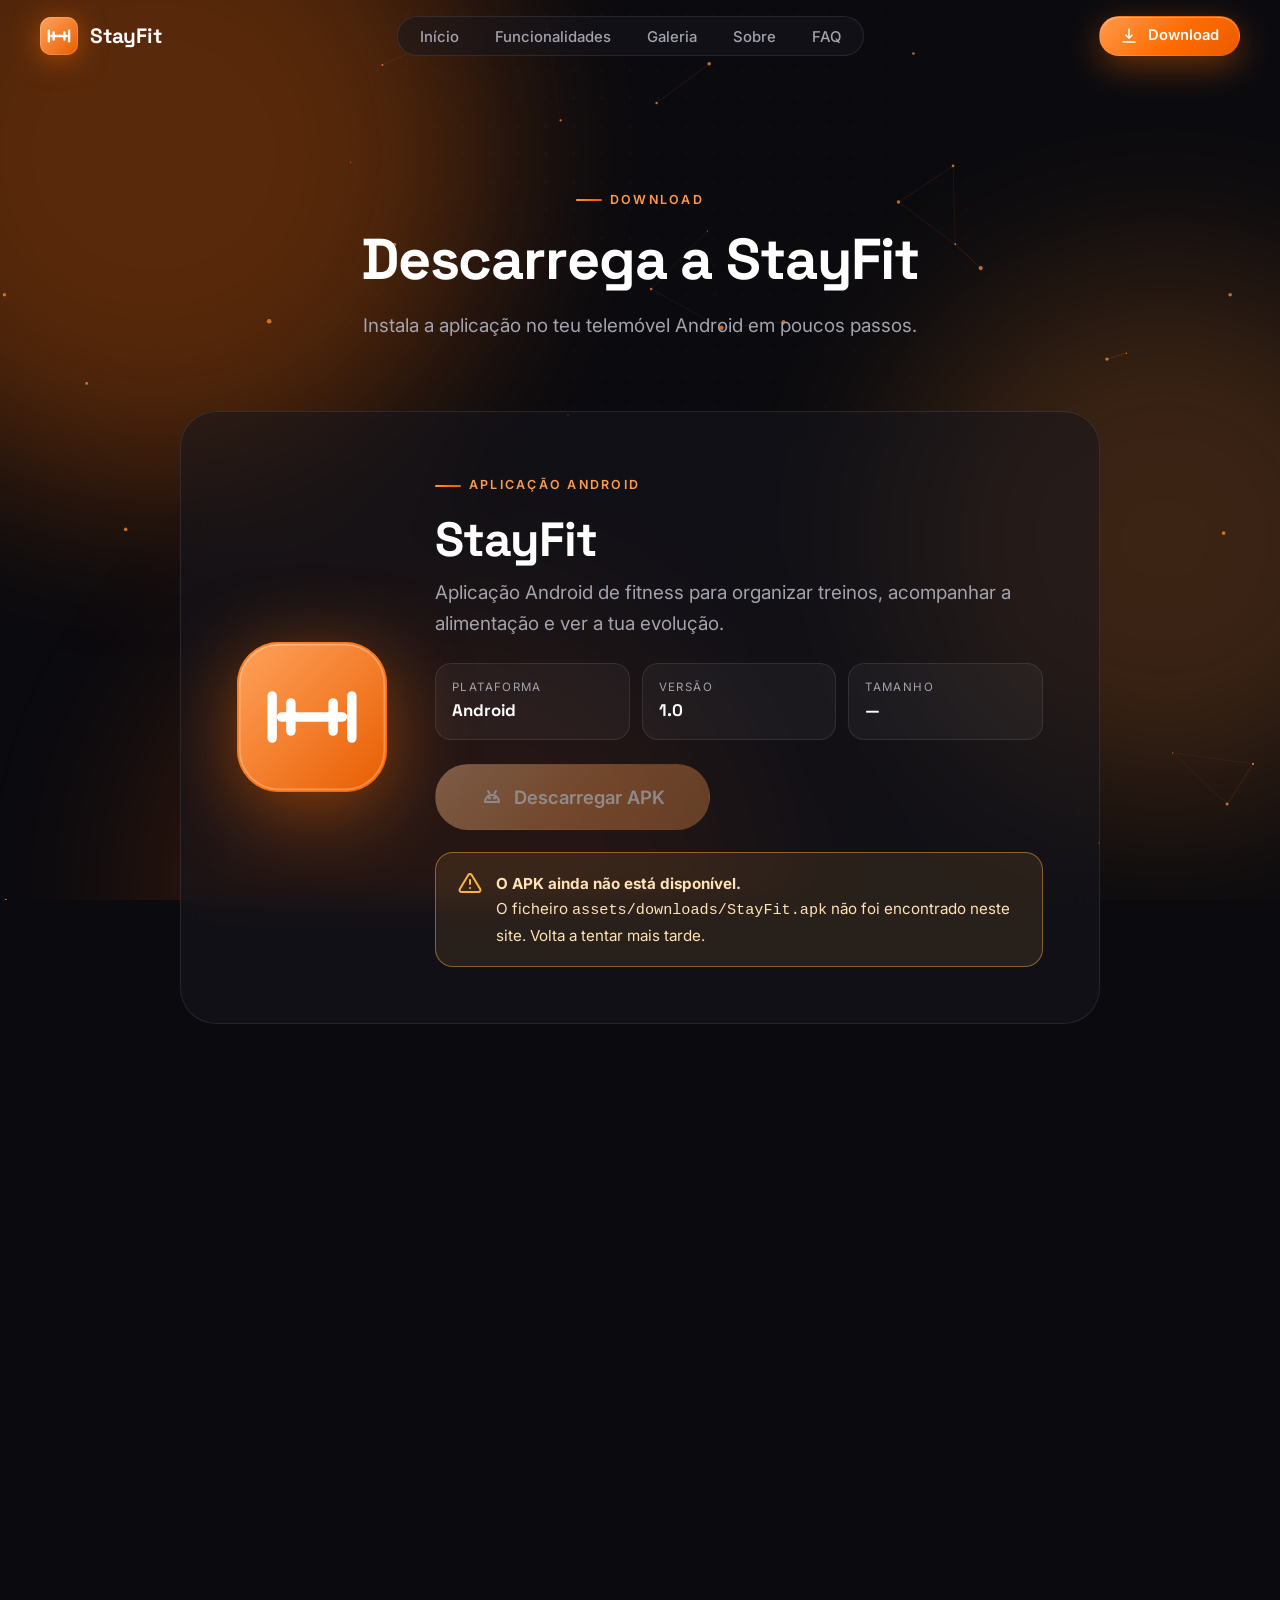
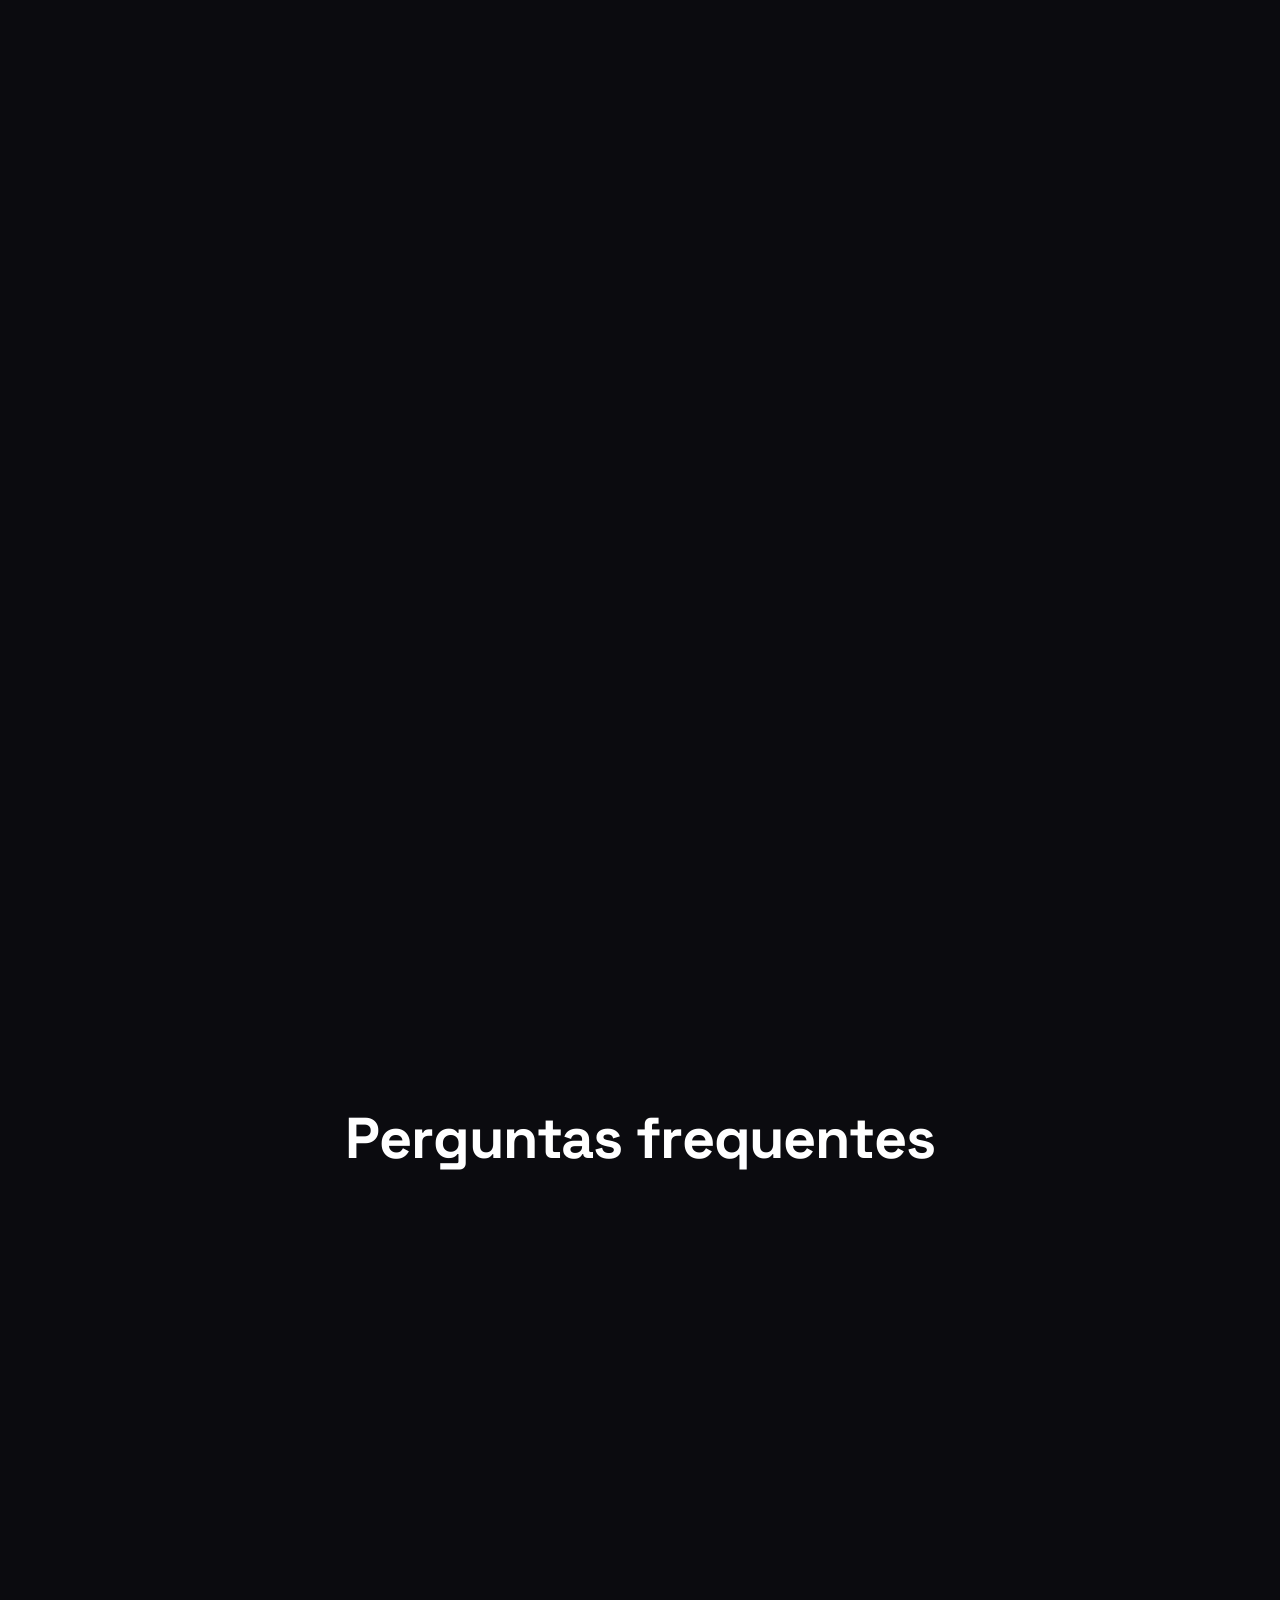
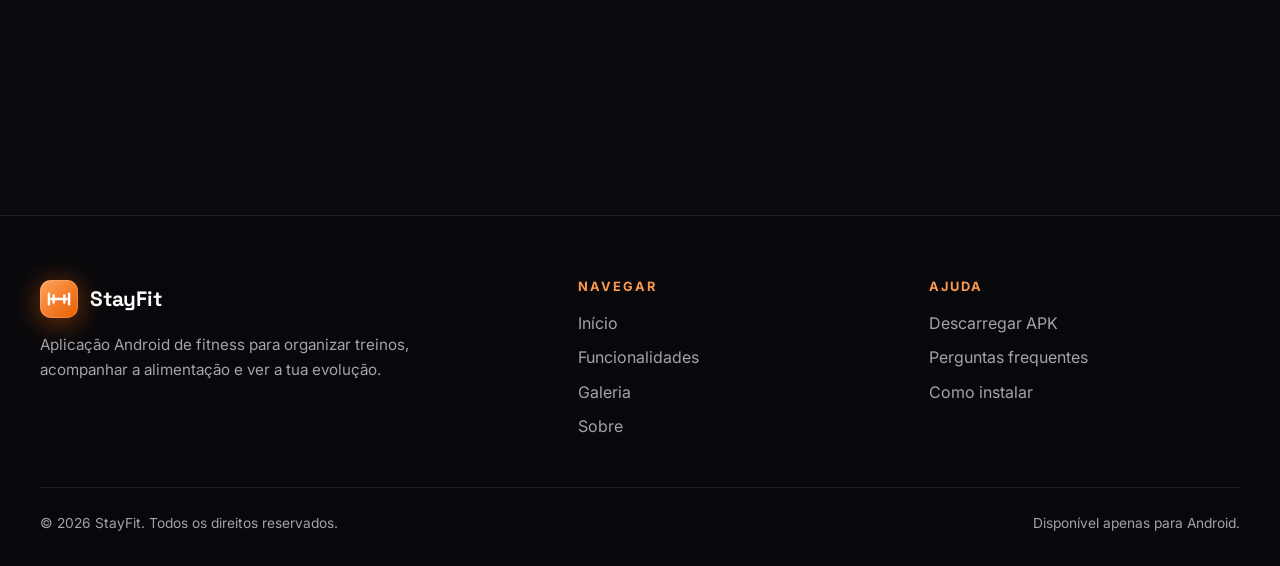
==== download.html @ f4aa79ad "Add files via upload" ====
<!DOCTYPE html>
<html lang="pt-PT">
<head>
<meta charset="utf-8">
<meta name="viewport" content="width=device-width, initial-scale=1, viewport-fit=cover">
<title>Descarregar StayFit para Android (APK)</title>
<meta name="description" content="Descarrega a StayFit para Android em ficheiro APK. Requisitos, versão e instruções de instalação passo a passo.">
<meta name="theme-color" content="#0B0B0F">
<meta name="color-scheme" content="dark">
<meta property="og:type" content="website">
<meta property="og:title" content="Descarregar StayFit para Android (APK)">
<meta property="og:description" content="Descarrega a StayFit para Android em ficheiro APK. Requisitos, versão e instruções de instalação passo a passo.">
<meta property="og:locale" content="pt_PT">
<meta name="twitter:card" content="summary">
<link rel="icon" href="assets/icons/favicon.svg" type="image/svg+xml">
<link rel="preconnect" href="https://fonts.googleapis.com">
<link rel="preconnect" href="https://fonts.gstatic.com" crossorigin>
<script>document.documentElement.classList.add("js")</script>
<link rel="stylesheet" href="css/style.css">
<link rel="stylesheet" href="css/animations.css">
<link rel="stylesheet" href="css/components.css">
<link rel="stylesheet" href="css/responsive.css">
</head>
<body data-page="download.html">
<a class="skip-link" href="#conteudo">Saltar para o conteúdo</a>
<svg width="0" height="0" style="position:absolute" aria-hidden="true" focusable="false"><defs><filter id="gooey-filter"><feColorMatrix in="SourceGraphic" type="matrix" values="1 0 0 0 0  0 1 0 0 0  0 0 1 0 0  0 0 0 255 -140"/></filter></defs></svg>
<div class="bg-fx" aria-hidden="true"><div class="blob b1"></div><div class="blob b2"></div><div class="blob b3"></div><div class="grid"></div><canvas id="particles"></canvas></div>
<header class="site-header">
  <div class="container nav">
    <a class="brand" href="index.html" aria-label="StayFit — página inicial"><svg viewBox="0 0 64 64" xmlns="http://www.w3.org/2000/svg" role="img" aria-label="Logótipo StayFit">
<defs><linearGradient id="lgh" x1="0" y1="0" x2="1" y2="1"><stop offset="0" stop-color="#FFA35C"/><stop offset="1" stop-color="#E85D00"/></linearGradient></defs>
<rect width="64" height="64" rx="18" fill="url(#lgh)"/>
<rect x="1" y="1" width="62" height="62" rx="17" fill="none" stroke="#fff" stroke-opacity=".28"/>
<g fill="none" stroke="#fff" stroke-width="4" stroke-linecap="round" stroke-linejoin="round">
<path d="M19 32h26"/><path d="M15 23v18"/><path d="M23 26v12"/><path d="M49 23v18"/><path d="M41 26v12"/></g></svg><span>StayFit</span></a>
    <nav aria-label="Principal">
      <ul class="nav-links" id="nav-menu">
        <li><a href="index.html">Início</a></li>
        <li><a href="funcionalidades.html">Funcionalidades</a></li>
        <li><a href="galeria.html">Galeria</a></li>
        <li><a href="sobre.html">Sobre</a></li>
        <li><a href="faq.html">FAQ</a></li>
        <li class="mobile-only"><a href="download.html">Descarregar para Android</a></li>
      </ul>
    </nav>
    <div class="nav-cta">
      <a class="btn btn-primary btn-sm" href="download.html" data-magnetic="0.25"><svg style="width:18px;height:18px;stroke:#fff;fill:none;stroke-width:2.2;stroke-linecap:round;stroke-linejoin:round" viewBox="0 0 24 24" aria-hidden="true"><path d="M12 3v12m0 0l-4-4m4 4l4-4M4 20h16"/></svg>Download</a>
      <button class="nav-toggle" type="button" aria-expanded="false" aria-controls="nav-menu" aria-label="Abrir menu"><span></span><span></span><span></span></button>
    </div>
  </div>
</header>
<main id="conteudo">
<section class="page-hero"><div class="container">
  <span class="eyebrow reveal">Download</span>
  <h1 data-split>Descarrega a StayFit</h1>
  <p class="lead" data-blur>Instala a aplicação no teu telemóvel Android em poucos passos.</p>
</div></section>

<section class="section" style="padding-top:10px"><div class="container">
  <div class="dl-card glass spot reveal zoom">
    <div class="dl-logo logo-pulse"><svg viewBox="0 0 64 64" xmlns="http://www.w3.org/2000/svg" role="img" aria-label="Logótipo StayFit">
<defs><linearGradient id="lgdl" x1="0" y1="0" x2="1" y2="1"><stop offset="0" stop-color="#FFA35C"/><stop offset="1" stop-color="#E85D00"/></linearGradient></defs>
<rect width="64" height="64" rx="18" fill="url(#lgdl)"/>
<rect x="1" y="1" width="62" height="62" rx="17" fill="none" stroke="#fff" stroke-opacity=".28"/>
<g fill="none" stroke="#fff" stroke-width="4" stroke-linecap="round" stroke-linejoin="round">
<path d="M19 32h26"/><path d="M15 23v18"/><path d="M23 26v12"/><path d="M49 23v18"/><path d="M41 26v12"/></g></svg></div>
    <div>
      <span class="eyebrow">Aplicação Android</span>
      <h2>StayFit</h2>
      <p class="lead" style="margin-top:10px">Aplicação Android de fitness para organizar treinos, acompanhar a alimentação e ver a tua evolução.</p>
      <div class="dl-meta">
        <div><small>Plataforma</small><b>Android</b></div>
        <div><small>Versão</small><b data-config="version">1.0</b></div>
        <div><small>Tamanho</small><b data-apk-size>—</b></div>
      </div>
      <div class="btn-row">
        <a class="btn btn-primary btn-lg" data-apk-btn href="assets/downloads/StayFit.apk" download data-magnetic="0.25"><svg style="width:24px;height:24px;stroke:#fff;fill:none;stroke-width:2;stroke-linecap:round;stroke-linejoin:round" viewBox="0 0 24 24" aria-hidden="true"><path d="M5 17a7 7 0 0114 0H5z"/><path d="M8 6l1.500 2.500M16 6l-1.500 2.500"/><circle cx="9.500" cy="13" r=".6"/><circle cx="14.500" cy="13" r=".6"/></svg>Descarregar APK</a>
      </div>
      <div class="dl-status" id="dl-status" role="status" aria-live="polite"></div>
    </div>
  </div>
</div></section>

<section class="section" style="padding-top:20px"><div class="container two-col">
  <div class="reveal from-left"><h2 class="sub-title">Requisitos mínimos</h2>
    <ul class="req-list" id="requirements"><li><span>Sistema operativo</span><span>Android 8.0 ou superior</span></li></ul></div>
  <div class="reveal from-right"><h2 class="sub-title">Antes de instalar</h2>
    <div class="info-box" style="margin:0"><svg viewBox="0 0 24 24" aria-hidden="true"><path d="M12 3l8 3v6c0 4.500-3.200 8-8 9-4.800-1-8-4.500-8-9V6l8-3z"/><path d="M9 12l2 2 4-4"/></svg><p>A StayFit é distribuída em ficheiro <code>APK</code> através deste site. Descarrega-a apenas daqui e instala-a se confiares na origem.</p></div></div>
</div></section>

<section class="section" id="instalacao"><div class="container">
  <div class="section-head"><span class="eyebrow reveal">Instalação</span><h2 data-split>Como instalar</h2></div>
  <ol class="steps" style="max-width:820px;margin:0 auto"><li class="reveal" style="--d:0ms"><b>Descarrega o APK</b><p>Toca em «Descarregar APK» no teu telemóvel Android. Se o browser avisar que o ficheiro pode ser perigoso, confirma que queres mantê-lo.</p></li><li class="reveal" style="--d:80ms"><b>Permite a instalação</b><p>Ao abrir o ficheiro, o Android pede para permitir instalar apps desta origem. Ativa a opção para o teu browser ou gestor de ficheiros (em «Definições → Apps → Acesso especial»).</p></li><li class="reveal" style="--d:160ms"><b>Instala a StayFit</b><p>Toca em «Instalar». Se aparecer um aviso do Play Protect, escolhe «Instalar mesmo assim»: a app não é distribuída pela Play Store.</p></li><li class="reveal" style="--d:240ms"><b>Abre e começa</b><p>Abre a StayFit e configura o teu perfil e o teu objetivo.</p></li></ol>
</div></section>

<section class="section"><div class="container">
  <div class="section-head"><span class="eyebrow reveal">FAQ</span><h2 data-split>Perguntas frequentes</h2></div>
  <div class="accordion">
    <div class="faq-item reveal" id="descarregar" style="--d:0ms">
      <h3><button class="faq-q" type="button" aria-expanded="false" aria-controls="a-descarregar"><span>Como descarregar a aplicação?</span><span class="plus" aria-hidden="true"></span></button></h3>
      <div class="faq-a" id="a-descarregar" role="region"><div><p>Na página de <a href="download.html" style="color:var(--orange-2);text-decoration:underline">Download</a>, toca em «Descarregar APK». Depois segue as instruções de instalação, que explicam como permitir a instalação de apps de fontes desconhecidas.</p></div></div>
    </div>
    <div class="faq-item reveal" id="iphone" style="--d:50ms">
      <h3><button class="faq-q" type="button" aria-expanded="false" aria-controls="a-iphone"><span>A aplicação funciona em iPhone?</span><span class="plus" aria-hidden="true"></span></button></h3>
      <div class="faq-a" id="a-iphone" role="region"><div><p>Não. A StayFit é uma aplicação Android distribuída em ficheiro APK e não pode ser instalada em iPhone. Este website, esse sim, funciona em qualquer dispositivo.</p></div></div>
    </div>
    <div class="faq-item reveal" id="conta" style="--d:100ms">
      <h3><button class="faq-q" type="button" aria-expanded="false" aria-controls="a-conta"><span>É necessário criar conta na aplicação?</span><span class="plus" aria-hidden="true"></span></button></h3>
      <div class="faq-a" id="a-conta" role="region"><div><p data-config="texts.account"></p></div></div>
    </div>
    <div class="faq-item reveal" id="atualizar" style="--d:150ms">
      <h3><button class="faq-q" type="button" aria-expanded="false" aria-controls="a-atualizar"><span>Como atualizar a StayFit?</span><span class="plus" aria-hidden="true"></span></button></h3>
      <div class="faq-a" id="a-atualizar" role="region"><div><p>Descarrega a versão mais recente do APK na página de Download e instala-a por cima da atual. </p></div></div>
    </div>
  </div>
  <p class="note reveal"><a href="faq.html" style="color:var(--orange-2);text-decoration:underline">Ver todas as perguntas frequentes</a></p>
</div></section>
</main>
<footer class="site-footer">
  <div class="container">
    <div class="footer-grid">
      <div>
        <a class="brand" href="index.html"><svg viewBox="0 0 64 64" xmlns="http://www.w3.org/2000/svg" role="img" aria-label="Logótipo StayFit">
<defs><linearGradient id="lgf" x1="0" y1="0" x2="1" y2="1"><stop offset="0" stop-color="#FFA35C"/><stop offset="1" stop-color="#E85D00"/></linearGradient></defs>
<rect width="64" height="64" rx="18" fill="url(#lgf)"/>
<rect x="1" y="1" width="62" height="62" rx="17" fill="none" stroke="#fff" stroke-opacity=".28"/>
<g fill="none" stroke="#fff" stroke-width="4" stroke-linecap="round" stroke-linejoin="round">
<path d="M19 32h26"/><path d="M15 23v18"/><path d="M23 26v12"/><path d="M49 23v18"/><path d="M41 26v12"/></g></svg><span>StayFit</span></a>
        <p>Aplicação Android de fitness para organizar treinos, acompanhar a alimentação e ver a tua evolução.</p>
      </div>
      <div><h4>Navegar</h4><ul>
        <li><a href="index.html">Início</a></li><li><a href="funcionalidades.html">Funcionalidades</a></li><li><a href="galeria.html">Galeria</a></li><li><a href="sobre.html">Sobre</a></li></ul></div>
      <div><h4>Ajuda</h4><ul>
        <li><a href="download.html">Descarregar APK</a></li><li><a href="faq.html">Perguntas frequentes</a></li><li><a href="download.html#instalacao">Como instalar</a></li></ul></div>
    </div>
    <div class="footer-bottom"><span>© <span data-year>2026</span> StayFit. Todos os direitos reservados.</span><span>Disponível apenas para Android.</span></div>
  </div>
</footer>
<script src="js/config.js"></script>
<script src="js/mockups.js"></script>
<script src="js/navigation.js"></script>
<script src="js/animations.js"></script>
<script src="js/main.js"></script>
<script src="js/download.js"></script>
</body>
</html>
---- css/style.css ----
/* ==========================================================================
   StayFit — estilos base: variáveis, reset, tipografia, layout, menu, rodapé
   ========================================================================== */
@import url("https://fonts.googleapis.com/css2?family=Inter:wght@400;500;600;700&family=Space+Grotesk:wght@500;600;700&display=swap");

:root {
  --bg: #0B0B0F;
  --bg-2: #121218;
  --bg-3: #1a1a22;
  --orange: #FF6B00;
  --orange-2: #FF9A4D;
  --amber: #FFB347;
  --white: #FFFFFF;
  --muted: #a3a3ad;
  --line: rgba(255, 255, 255, .09);
  --glass: rgba(22, 22, 30, .55);
  --glass-strong: rgba(14, 14, 20, .78);
  --grad: linear-gradient(135deg, #FF9A4D 0%, #FF6B00 55%, #E85D00 100%);
  --radius: 24px;
  --nav-h: 72px;
  --max: 1200px;
  --font: "Inter", system-ui, -apple-system, "Segoe UI", Roboto, sans-serif;
  --display: "Space Grotesk", "Inter", system-ui, sans-serif;
  --ease: cubic-bezier(.22, 1, .36, 1);
}

*, *::before, *::after { box-sizing: border-box; margin: 0; padding: 0; }

html {
  scroll-behavior: smooth;
  scroll-padding-top: 88px;
  -webkit-text-size-adjust: 100%;
}

body {
  background: var(--bg);
  color: var(--white);
  font-family: var(--font);
  font-size: 1rem;
  line-height: 1.65;
  overflow-x: hidden;
  -webkit-font-smoothing: antialiased;
}
.js body { opacity: 0; transition: opacity .45s ease; }
.js body.ready { opacity: 1; }
.js body.leaving { opacity: 0; transition-duration: .2s; }

img, svg, canvas { display: block; max-width: 100%; }
a { color: inherit; text-decoration: none; }
button { font: inherit; color: inherit; background: none; border: 0; cursor: pointer; }
ul { list-style: none; }
h1, h2, h3, h4 { font-family: var(--display); line-height: 1.1; letter-spacing: -.02em; }
::selection { background: var(--orange); color: #fff; }

:focus-visible { outline: 2px solid var(--orange-2); outline-offset: 3px; border-radius: 8px; }

.skip-link {
  position: fixed; left: 16px; top: -60px; z-index: 1000;
  background: var(--orange); color: #fff; padding: 10px 18px; border-radius: 12px;
  font-weight: 600; transition: top .2s;
}
.skip-link:focus { top: 12px; }

.sr-only {
  position: absolute; width: 1px; height: 1px; overflow: hidden;
  clip: rect(0 0 0 0); white-space: nowrap;
}

/* ---------- Fundo global ---------- */
.bg-fx { position: fixed; inset: 0; z-index: -1; pointer-events: none; overflow: hidden; }
.bg-fx .blob {
  position: absolute; border-radius: 50%; filter: blur(90px); opacity: .32;
  will-change: transform;
}
.bg-fx .b1 { width: 52vw; height: 52vw; left: -14vw; top: -14vw; background: #FF6B00; animation: drift1 26s ease-in-out infinite alternate; }
.bg-fx .b2 { width: 42vw; height: 42vw; right: -12vw; top: 30vh; background: #ff8a2a; opacity: .2; animation: drift2 32s ease-in-out infinite alternate; }
.bg-fx .b3 { width: 46vw; height: 46vw; left: 12vw; bottom: -22vw; background: #d94a00; opacity: .22; animation: drift1 38s ease-in-out infinite alternate-reverse; }
.bg-fx .grid {
  position: absolute; inset: 0; opacity: .5;
  background-image: radial-gradient(rgba(255,255,255,.07) 1px, transparent 1px);
  background-size: 28px 28px;
  -webkit-mask-image: radial-gradient(ellipse at 50% 20%, #000 10%, transparent 70%);
          mask-image: radial-gradient(ellipse at 50% 20%, #000 10%, transparent 70%);
}
#particles { position: absolute; inset: 0; width: 100%; height: 100%; }

/* ---------- Layout ---------- */
.container { width: min(100% - 40px, var(--max)); margin-inline: auto; }
.section { padding: clamp(72px, 10vw, 130px) 0; position: relative; }
.section-head { max-width: 760px; margin: 0 auto clamp(40px, 6vw, 72px); text-align: center; }
.eyebrow {
  display: inline-flex; align-items: center; gap: 8px;
  font-size: .78rem; font-weight: 600; letter-spacing: .18em; text-transform: uppercase;
  color: var(--orange-2); margin-bottom: 18px;
}
.eyebrow::before { content: ""; width: 26px; height: 2px; background: var(--grad); border-radius: 2px; }
.section-head h2, .page-hero h1 { font-size: clamp(2rem, 5vw, 3.6rem); margin-bottom: 18px; }
.lead { color: var(--muted); font-size: clamp(1.02rem, 1.6vw, 1.18rem); max-width: 62ch; }
.section-head .lead { margin-inline: auto; }
.text-grad {
  background: linear-gradient(100deg, #FF9A4D, #FF6B00, #FFB347, #FF6B00);
  background-size: 250% 100%;
  -webkit-background-clip: text; background-clip: text; color: transparent;
  animation: gradMove 6s ease-in-out infinite alternate;
}

/* ---------- Menu ---------- */
.site-header {
  position: fixed; top: 0; left: 0; right: 0; z-index: 100; height: var(--nav-h);
  transition: background .3s, box-shadow .3s, backdrop-filter .3s;
}
.site-header::after {
  content: ""; position: absolute; left: 0; bottom: 0; height: 2px; width: var(--progress, 0%);
  background: var(--grad); box-shadow: 0 0 12px var(--orange);
}
.site-header.scrolled {
  background: var(--glass-strong);
  -webkit-backdrop-filter: blur(18px) saturate(160%); backdrop-filter: blur(18px) saturate(160%);
  box-shadow: 0 1px 0 var(--line), 0 10px 40px rgba(0,0,0,.35);
}
.nav { height: 100%; display: flex; align-items: center; justify-content: space-between; gap: 20px; }
.brand { display: flex; align-items: center; gap: 12px; font-family: var(--display); font-weight: 700; font-size: 1.3rem; letter-spacing: -.01em; }
.brand svg { width: 38px; height: 38px; filter: drop-shadow(0 4px 14px rgba(255,107,0,.5)); }
.nav-links { display: flex; align-items: center; gap: 4px; padding: 6px; border-radius: 999px; background: var(--glass); border: 1px solid var(--line); -webkit-backdrop-filter: blur(12px); backdrop-filter: blur(12px); }
.nav-links a {
  position: relative; padding: 8px 16px; border-radius: 999px; font-size: .93rem; font-weight: 500;
  color: var(--muted); transition: color .25s, background .25s;
}
.nav-links a:hover { color: #fff; background: rgba(255,255,255,.06); }
.nav-links a[aria-current="page"] { color: #fff; background: rgba(255,107,0,.18); box-shadow: inset 0 0 0 1px rgba(255,107,0,.45); }
.nav-cta { display: flex; align-items: center; gap: 12px; }
.nav-toggle { display: none; width: 44px; height: 44px; border-radius: 12px; position: relative; background: var(--glass); border: 1px solid var(--line); }
.nav-toggle span { position: absolute; left: 12px; right: 12px; height: 2px; background: #fff; border-radius: 2px; transition: transform .35s var(--ease), opacity .2s, top .35s var(--ease); }
.nav-toggle span:nth-child(1) { top: 15px; }
.nav-toggle span:nth-child(2) { top: 21px; }
.nav-toggle span:nth-child(3) { top: 27px; }
.nav-toggle[aria-expanded="true"] span:nth-child(1) { top: 21px; transform: rotate(45deg); }
.nav-toggle[aria-expanded="true"] span:nth-child(2) { opacity: 0; }
.nav-toggle[aria-expanded="true"] span:nth-child(3) { top: 21px; transform: rotate(-45deg); }

main { padding-top: 0; }
.page-hero { padding: calc(var(--nav-h) + clamp(56px, 9vw, 110px)) 0 clamp(30px, 5vw, 60px); text-align: center; }
.page-hero .lead { margin-inline: auto; }

/* ---------- Rodapé ---------- */
.site-footer { border-top: 1px solid var(--line); background: rgba(8,8,12,.7); padding: 64px 0 32px; margin-top: 40px; }
.footer-grid { display: grid; grid-template-columns: 1.6fr 1fr 1fr; gap: 40px; margin-bottom: 40px; }
.footer-grid p { color: var(--muted); max-width: 40ch; margin-top: 14px; font-size: .95rem; }
.footer-grid h4 { font-size: .8rem; letter-spacing: .16em; text-transform: uppercase; color: var(--orange-2); margin-bottom: 16px; font-family: var(--font); }
.footer-grid li { margin-bottom: 8px; }
.footer-grid li a { color: var(--muted); transition: color .2s; }
.footer-grid li a:hover { color: #fff; }
.footer-bottom { border-top: 1px solid var(--line); padding-top: 24px; color: var(--muted); font-size: .86rem; display: flex; justify-content: space-between; gap: 12px; flex-wrap: wrap; }

.nav-links .mobile-only { display: none; }
---- css/animations.css ----
/* ==========================================================================
   StayFit — animações (inspiradas nos efeitos do React Bits, em CSS/JS puro)
   ========================================================================== */

@keyframes drift1 { to { transform: translate3d(8vw, 6vh, 0) scale(1.15); } }
@keyframes drift2 { to { transform: translate3d(-10vw, -8vh, 0) scale(1.1); } }
@keyframes gradMove { to { background-position: 100% 0; } }
@keyframes shine { 0% { background-position: 150% 0; } 100% { background-position: -100% 0; } }
@keyframes floaty { 0%, 100% { transform: translateY(0); } 50% { transform: translateY(-14px); } }
@keyframes pulseRing { 0% { transform: scale(.9); opacity: .7; } 100% { transform: scale(1.7); opacity: 0; } }
@keyframes marquee { to { transform: translateX(-50%); } }
@keyframes spin { to { transform: rotate(360deg); } }
@keyframes drawLogo { from { stroke-dashoffset: 120; } to { stroke-dashoffset: 0; } }
@keyframes blink { 50% { opacity: .25; } }

/* ---------- Scroll reveal (entra e sai) ---------- */
.js .reveal {
  opacity: 0; transform: translate3d(0, 40px, 0) scale(.985); filter: blur(6px);
  transition: opacity .8s var(--ease), transform .8s var(--ease), filter .8s var(--ease);
  transition-delay: var(--d, 0ms);
}
.js .reveal.from-left { transform: translate3d(-60px, 0, 0); }
.js .reveal.from-right { transform: translate3d(60px, 0, 0); }
.js .reveal.zoom { transform: scale(.9); }
.js .reveal.in { opacity: 1; transform: none; filter: none; }

/* ---------- Split Text (letras em cascata) ---------- */
.word { display: inline-block; white-space: nowrap; }
.ch { display: inline-block; will-change: transform; }
.js [data-split] .ch {
  opacity: 0; transform: translate3d(0, .7em, 0) rotate(8deg);
  transition: opacity .6s var(--ease), transform .8s var(--ease);
  transition-delay: calc(var(--i) * 32ms);
}
.js [data-split].in .ch { opacity: 1; transform: none; }

/* ---------- Blur Text (palavras que ganham nitidez) ---------- */
.js [data-blur] .bw {
  display: inline-block; opacity: 0; filter: blur(10px); transform: translate3d(0, -14px, 0);
  transition: opacity .7s var(--ease), filter .7s var(--ease), transform .7s var(--ease);
  transition-delay: calc(var(--i) * 70ms);
}
.js [data-blur].in .bw { opacity: 1; filter: blur(0); transform: none; }
[data-blur] .bw { white-space: pre-wrap; }

/* ---------- Text Reveal (máscara) ---------- */
.tr-mask { display: block; overflow: hidden; padding-bottom: .12em; margin-bottom: -.12em; }
.tr-in { display: block; }
.js [data-textreveal] .tr-in { transform: translateY(110%); transition: transform .95s var(--ease); transition-delay: calc(var(--i) * 110ms); }
.js [data-textreveal].in .tr-in { transform: none; }

/* ---------- Shiny Text ---------- */
.shiny {
  background: linear-gradient(110deg, #9a9aa5 38%, #ffffff 50%, #9a9aa5 62%);
  background-size: 250% 100%;
  -webkit-background-clip: text; background-clip: text; color: transparent;
  animation: shine 3.6s linear infinite;
}
.shiny-orange {
  background: linear-gradient(110deg, #FF6B00 38%, #FFE0C2 50%, #FF6B00 62%);
  background-size: 250% 100%;
  -webkit-background-clip: text; background-clip: text; color: transparent;
  animation: shine 3.2s linear infinite;
}
.hero-title .ch {
  background: linear-gradient(110deg, #fff 36%, #FFB27A 48%, #FF6B00 52%, #fff 64%);
  background-size: 260% 100%;
  -webkit-background-clip: text; background-clip: text; color: transparent;
  animation: shine 5s linear infinite;
  animation-delay: calc(var(--i) * -.14s);
}

/* ---------- Gooey Text ---------- */
.gooey { position: relative; height: 1.3em; width: 100%; filter: url(#gooey-filter); font-family: var(--display); font-weight: 700; }
.gooey span { position: absolute; inset: 0; display: flex; align-items: center; justify-content: center; text-align: center; white-space: nowrap; user-select: none; }
.gooey-wrap { font-size: clamp(1.5rem, 4.2vw, 2.6rem); color: var(--orange-2); margin: 6px 0 4px; }
.gooey-wrap.left .gooey span { justify-content: flex-start; }

/* ---------- Spotlight + Tilt ---------- */
.spot { position: relative; isolation: isolate; overflow: hidden; }
.spot::before {
  content: ""; position: absolute; inset: 0; z-index: -1; opacity: 0; transition: opacity .35s;
  background: radial-gradient(420px circle at var(--mx, 50%) var(--my, 50%), rgba(255,107,0,.22), transparent 65%);
}
.spot::after {
  content: ""; position: absolute; inset: 0; z-index: 2; pointer-events: none; border-radius: inherit; padding: 1px; opacity: 0; transition: opacity .35s;
  background: radial-gradient(260px circle at var(--mx, 50%) var(--my, 50%), rgba(255,154,77,.9), transparent 70%);
  -webkit-mask: linear-gradient(#000 0 0) content-box, linear-gradient(#000 0 0); -webkit-mask-composite: xor;
          mask: linear-gradient(#000 0 0) content-box exclude, linear-gradient(#000 0 0);
}
.spot:hover::before, .spot:hover::after { opacity: 1; }
[data-tilt] { transform-style: preserve-3d; transition: transform .25s ease-out; will-change: transform; }
[data-tilt].tilting { transition: none; }

/* ---------- Botões magnéticos ---------- */
[data-magnetic] { transition: transform .35s var(--ease); will-change: transform; }

/* ---------- Telemóvel 3D ---------- */
.stage { perspective: 1500px; }
.phone-float { animation: floaty 6s ease-in-out infinite; }
.logo-pulse { position: relative; display: inline-grid; place-items: center; }
.logo-pulse::before, .logo-pulse::after {
  content: ""; position: absolute; inset: 0; border-radius: 28%; border: 2px solid rgba(255,107,0,.6);
  animation: pulseRing 2.8s ease-out infinite;
}
.logo-pulse::after { animation-delay: 1.4s; }
.logo-draw path, .logo-draw rect.d { stroke-dasharray: 120; animation: drawLogo 1.6s .3s var(--ease) both; }

/* ---------- Marquee ---------- */
.marquee { overflow: hidden; border-block: 1px solid var(--line); background: rgba(255,255,255,.02); padding: 18px 0; -webkit-mask-image: linear-gradient(90deg, transparent, #000 12%, #000 88%, transparent); mask-image: linear-gradient(90deg, transparent, #000 12%, #000 88%, transparent); }
.marquee-track { display: flex; gap: 48px; width: max-content; animation: marquee 28s linear infinite; }
.marquee span { font-family: var(--display); font-size: clamp(1.2rem, 2.6vw, 1.9rem); font-weight: 600; color: rgba(255,255,255,.55); white-space: nowrap; display: inline-flex; align-items: center; gap: 48px; }
.marquee span::after { content: "✦"; color: var(--orange); font-size: .7em; }

/* ---------- Movimento reduzido ---------- */
@media (prefers-reduced-motion: reduce) {
  html { scroll-behavior: auto; }
  *, *::before, *::after { animation-duration: .001ms !important; animation-iteration-count: 1 !important; transition-duration: .001ms !important; transition-delay: 0ms !important; }
  .js .reveal, .js [data-split] .ch, .js [data-blur] .bw, .js [data-textreveal] .tr-in { opacity: 1 !important; transform: none !important; filter: none !important; }
  .marquee-track { animation: none; }
  .js body { opacity: 1 !important; }
}
---- css/components.css ----
/* ==========================================================================
   StayFit — componentes: botões, cartões, telemóvel, mockups, carrossel, FAQ…
   ========================================================================== */

/* ---------- Botões ---------- */
.btn {
  position: relative; display: inline-flex; align-items: center; justify-content: center; gap: 10px;
  padding: 14px 28px; border-radius: 999px; font-weight: 600; font-size: 1rem; line-height: 1.2;
  border: 1px solid transparent; cursor: pointer; overflow: hidden; isolation: isolate;
  transition: box-shadow .3s, background .3s, border-color .3s, transform .35s var(--ease);
}
.btn svg { width: 20px; height: 20px; flex: none; }
.btn-primary { background: var(--grad); color: #fff; box-shadow: 0 10px 34px rgba(255,107,0,.4), inset 0 1px 0 rgba(255,255,255,.35); }
.btn-primary::before {
  content: ""; position: absolute; inset: 0; z-index: -1; transform: translateX(-120%) skewX(-20deg);
  background: linear-gradient(90deg, transparent, rgba(255,255,255,.45), transparent); transition: transform .8s var(--ease);
}
.btn-primary:hover { box-shadow: 0 14px 44px rgba(255,107,0,.6), inset 0 1px 0 rgba(255,255,255,.4); }
.btn-primary:hover::before { transform: translateX(120%) skewX(-20deg); }
.btn-ghost { background: var(--glass); border-color: var(--line); color: #fff; -webkit-backdrop-filter: blur(10px); backdrop-filter: blur(10px); }
.btn-ghost:hover { border-color: rgba(255,154,77,.7); background: rgba(255,107,0,.1); }
.btn-lg { padding: 20px 44px; font-size: 1.15rem; }
.btn-sm { padding: 10px 20px; font-size: .92rem; }
.btn[aria-disabled="true"] { opacity: .5; cursor: not-allowed; filter: grayscale(.5); box-shadow: none; }
.btn-row { display: flex; flex-wrap: wrap; gap: 14px; }

/* ---------- Cartões ---------- */
.card {
  background: linear-gradient(180deg, rgba(255,255,255,.055), rgba(255,255,255,.02));
  border: 1px solid var(--line); border-radius: var(--radius); padding: 30px;
  -webkit-backdrop-filter: blur(14px); backdrop-filter: blur(14px);
  transition: border-color .3s, box-shadow .3s;
}
.card:hover { border-color: rgba(255,154,77,.4); box-shadow: 0 20px 60px rgba(0,0,0,.45); }
.card h3 { font-size: 1.35rem; margin: 18px 0 10px; }
.card p { color: var(--muted); font-size: .98rem; }
.card .more { display: inline-flex; gap: 6px; margin-top: 18px; color: var(--orange-2); font-weight: 600; font-size: .92rem; }
.card .more::after { content: "→"; transition: transform .3s var(--ease); }
.card:hover .more::after { transform: translateX(5px); }
a.card { display: block; }
.grid-3 { display: grid; grid-template-columns: repeat(3, 1fr); gap: 22px; }
.grid-2 { display: grid; grid-template-columns: repeat(2, 1fr); gap: 22px; }
.grid-4 { display: grid; grid-template-columns: repeat(4, 1fr); gap: 22px; }

.icon-box {
  width: 58px; height: 58px; border-radius: 18px; display: grid; place-items: center;
  background: linear-gradient(135deg, rgba(255,154,77,.28), rgba(255,107,0,.08));
  border: 1px solid rgba(255,154,77,.35); box-shadow: 0 8px 24px rgba(255,107,0,.18), inset 0 1px 0 rgba(255,255,255,.15);
}
.icon-box svg { width: 28px; height: 28px; stroke: var(--orange-2); fill: none; stroke-width: 1.8; stroke-linecap: round; stroke-linejoin: round; }

.glass { background: var(--glass); border: 1px solid var(--line); border-radius: var(--radius); -webkit-backdrop-filter: blur(16px); backdrop-filter: blur(16px); }
.chip { display: inline-flex; align-items: center; gap: 6px; padding: 7px 14px; border-radius: 999px; font-size: .82rem; font-weight: 500; background: rgba(255,107,0,.12); border: 1px solid rgba(255,107,0,.3); color: #ffd2b0; }
.chips { display: flex; flex-wrap: wrap; gap: 8px; margin-top: 18px; }

/* ---------- Números ---------- */
.stat { text-align: center; padding: 34px 20px; }
.stat b { display: block; font-family: var(--display); font-size: clamp(2.6rem, 6vw, 4.2rem); line-height: 1; letter-spacing: -.03em; }
.stat span { color: var(--muted); font-size: .95rem; margin-top: 8px; display: block; }
.note { color: var(--muted); font-size: .85rem; text-align: center; margin-top: 20px; }

/* ---------- Hero ---------- */
.hero { position: relative; min-height: 100svh; display: flex; align-items: center; padding: calc(var(--nav-h) + 24px) 0 56px; }
.hero-grid { display: grid; grid-template-columns: 1.08fr .92fr; gap: 40px; align-items: center; }
.hero-logo { width: 84px; height: 84px; margin-bottom: 22px; }
.hero-logo svg { width: 100%; height: 100%; filter: drop-shadow(0 10px 30px rgba(255,107,0,.55)); }
.hero-title { font-size: clamp(3.6rem, 12.5vw, 9rem); font-weight: 700; letter-spacing: -.05em; line-height: .92; }
.hero-sub { font-size: clamp(1.1rem, 2vw, 1.4rem); color: #d4d4dc; margin: 14px 0 32px; max-width: 34ch; }
.hero-meta { display: flex; gap: 22px; margin-top: 30px; color: var(--muted); font-size: .88rem; flex-wrap: wrap; }
.hero-meta span { display: inline-flex; align-items: center; gap: 8px; }
.hero-meta svg { width: 18px; height: 18px; stroke: var(--orange-2); fill: none; stroke-width: 2; }
.hero-stage { position: relative; display: grid; place-items: center; min-height: 560px; }
.hero-stage::before { content: ""; position: absolute; width: 78%; aspect-ratio: 1; border-radius: 50%; background: radial-gradient(circle, rgba(255,107,0,.55), transparent 66%); filter: blur(30px); }
.float-chip {
  position: absolute; z-index: 3; display: flex; align-items: center; gap: 10px; padding: 12px 16px; border-radius: 18px; font-size: .85rem; font-weight: 600;
  background: var(--glass-strong); border: 1px solid var(--line); -webkit-backdrop-filter: blur(14px); backdrop-filter: blur(14px); box-shadow: 0 16px 40px rgba(0,0,0,.45);
}
.float-chip i { font-style: normal; font-size: 1.3rem; }
.float-chip small { display: block; color: var(--muted); font-weight: 400; font-size: .72rem; }
.fc1 { top: 12%; left: -2%; }
.fc2 { bottom: 20%; left: -8%; }
.fc3 { top: 30%; right: -4%; }

.scroll-cue { position: absolute; bottom: 20px; left: 50%; translate: -50% 0; width: 26px; height: 44px; border-radius: 14px; border: 2px solid rgba(255,255,255,.3); }
.scroll-cue::after { content: ""; position: absolute; left: 50%; top: 8px; width: 4px; height: 8px; margin-left: -2px; border-radius: 2px; background: var(--orange); animation: floaty 1.6s ease-in-out infinite; }

/* ---------- Telemóvel ---------- */
.phone { --pw: 280px; width: var(--pw); position: relative; transform-style: preserve-3d; }
.phone-frame {
  position: relative; width: 100%; aspect-ratio: 9 / 19.2; border-radius: 13% / 6.2%; padding: 3.2%;
  background: linear-gradient(145deg, #3a3a44, #121216 40%, #2a2a32);
  box-shadow: 0 0 0 1.5px #4a4a56, 0 40px 90px rgba(0,0,0,.65), 0 0 80px rgba(255,107,0,.18), inset 0 0 0 2px #000;
}
.phone-frame::before { content: ""; position: absolute; right: -3px; top: 22%; width: 3px; height: 11%; border-radius: 2px; background: #3a3a44; }
.phone-screen { container-type: inline-size; position: relative; width: 100%; height: 100%; border-radius: 10.5% / 5%; overflow: hidden; background: #0A0A0A; }
.phone-notch { position: absolute; z-index: 5; top: 2.6%; left: 50%; translate: -50% 0; width: 5.2%; aspect-ratio: 1; border-radius: 50%; background: #000; box-shadow: 0 0 0 2px #0d0d10; }
.phone-glare { position: absolute; inset: 0; z-index: 6; pointer-events: none; border-radius: inherit; background: linear-gradient(115deg, rgba(255,255,255,.14), transparent 32%); }
.phone-screen img.shot { position: absolute; inset: 0; width: 100%; height: 100%; object-fit: cover; z-index: 4; }
.phone.sm { --pw: 240px; }
.phone.lg { --pw: 310px; }
.screen-tag {
  position: absolute; z-index: 7; left: 50%; bottom: 11%; translate: -50% 0; font-size: 3.2cqw; padding: 1.2cqw 3cqw; border-radius: 99px;
  background: rgba(0,0,0,.6); border: 1px solid rgba(255,255,255,.2); color: #ddd; letter-spacing: .06em; text-transform: uppercase; white-space: nowrap; pointer-events: none;
}

/* ---------- Ecrãs desenhados (mockups ilustrativos) ---------- */
.ms { position: absolute; inset: 0; display: flex; flex-direction: column; gap: 3cqw; padding: 11cqw 5cqw 0; color: #f2f2f2; font-family: var(--font); font-size: 3.6cqw; line-height: 1.35; background: #0A0A0A; overflow: hidden; }
.ms::before { content: ""; position: absolute; right: -20cqw; top: -20cqw; width: 70cqw; height: 70cqw; border-radius: 50%; background: radial-gradient(circle, rgba(255,107,0,.22), transparent 65%); pointer-events: none; }
.ms > * { position: relative; }
.ms-sb { position: absolute !important; top: 3cqw; left: 6cqw; right: 6cqw; display: flex; justify-content: space-between; font-size: 3cqw; color: #bbb; z-index: 2; }
.ms-top { display: flex; justify-content: space-between; align-items: center; }
.ms-top small { display: block; color: #a3a3a3; font-size: 3cqw; }
.ms-top b { font-size: 5.2cqw; font-family: var(--display); }
.ms-av { width: 9cqw; height: 9cqw; border-radius: 50%; display: grid; place-items: center; font-weight: 700; background: linear-gradient(135deg, #FB923C, #EA6A00); color: #fff; font-size: 4cqw; }
.ms-h { font-family: var(--display); font-size: 5.6cqw; font-weight: 700; }
.ms-hero { border-radius: 6cqw; padding: 5cqw; background: linear-gradient(135deg, #F97316, #EA6A00); overflow: hidden; }
.ms-hero::after { content: ""; position: absolute; right: -9cqw; top: -11cqw; width: 30cqw; height: 30cqw; border-radius: 50%; background: rgba(255,255,255,.17); }
.ms-hero small { letter-spacing: .14em; color: #FFEDD8; font-size: 2.7cqw; }
.ms-hero strong { display: block; font-size: 10cqw; line-height: 1.05; font-family: var(--display); }
.ms-hero span { color: #FFEDD8; font-size: 3.1cqw; }
.ms-ring { position: absolute; right: 5cqw; top: 6cqw; width: 18cqw; height: 18cqw; border-radius: 50%; display: grid; place-items: center; z-index: 1; font-weight: 700; font-size: 4cqw; background: conic-gradient(#fff var(--p, 64%), rgba(255,255,255,.25) 0); }
.ms-ring::before { content: ""; position: absolute; inset: 2cqw; border-radius: 50%; background: #F2701A; }
.ms-ring em { position: relative; font-style: normal; }
.ms-pills { display: flex; gap: 1.6cqw; margin-top: 3cqw; flex-wrap: wrap; }
.ms-pill { padding: 1.2cqw 2.6cqw; border-radius: 99px; background: rgba(0,0,0,.2); font-size: 2.7cqw; }
.ms-g2 { display: grid; grid-template-columns: 1fr 1fr; gap: 2.6cqw; }
.ms-g3 { display: grid; grid-template-columns: repeat(3, 1fr); gap: 2.4cqw; }
.ms-card { background: #141414; border: 1px solid #262626; border-radius: 5cqw; padding: 3.4cqw; }
.ms-card b { display: block; font-size: 4.6cqw; font-family: var(--display); }
.ms-card small { color: #a3a3a3; font-size: 2.6cqw; letter-spacing: .06em; text-transform: uppercase; }
.ms-or { background: linear-gradient(135deg, rgba(249,115,22,.22), rgba(249,115,22,.06)); border-color: rgba(249,115,22,.45); }
.ms-row { display: flex; align-items: center; justify-content: space-between; gap: 2cqw; }
.ms-row + .ms-row { margin-top: 2cqw; }
.ms-row span:last-child { color: #a3a3a3; }
.ms-bar { height: 1.6cqw; border-radius: 9px; background: rgba(255,255,255,.1); overflow: hidden; margin-top: 1.8cqw; }
.ms-bar i { display: block; height: 100%; border-radius: inherit; background: linear-gradient(90deg, #FB923C, #F97316); width: var(--w, 50%); }
.ms-btn { text-align: center; padding: 3.2cqw; border-radius: 99px; font-weight: 600; background: linear-gradient(135deg, #F97316, #EA6A00); color: #fff; }
.ms-btn.ghost { background: transparent; border: 1px solid #3a3a3a; color: #ddd; }
.ms-chips { display: flex; gap: 1.8cqw; }
.ms-chip { padding: 1.5cqw 3cqw; border-radius: 99px; border: 1px solid #333; font-size: 2.9cqw; color: #aaa; }
.ms-chip.on { background: rgba(249,115,22,.2); border-color: #F97316; color: #ffd2b0; }
.ms-ico { width: 9cqw; height: 9cqw; border-radius: 3cqw; display: grid; place-items: center; background: rgba(249,115,22,.16); font-size: 4.6cqw; flex: none; }
.ms-nav { position: absolute !important; left: 6cqw; right: 6cqw; bottom: 4cqw; height: 13cqw; border-radius: 99px; display: flex; justify-content: space-around; align-items: center; background: #111; border: 1px solid #333; box-shadow: 0 2cqw 6cqw rgba(0,0,0,.6); z-index: 3; }
.ms-nav b { font-size: 4.6cqw; opacity: .55; font-weight: 400; filter: grayscale(1); }
.ms-nav b.on { opacity: 1; filter: none; }
.ms-chart { width: 100%; height: 30cqw; }
.ms-big { font-size: 11cqw; font-weight: 800; line-height: 1; font-family: var(--display); }
.ms-big small { font-size: 4cqw; color: #a3a3a3; font-weight: 400; text-transform: none; letter-spacing: 0; }
.ms-delta { display: inline-block; padding: 1.2cqw 2.6cqw; border-radius: 99px; background: rgba(46,158,91,.18); color: #4ade80; font-size: 3cqw; font-weight: 700; }
.ms-hero2 { border-radius: 6cqw; padding: 4.6cqw; background: linear-gradient(135deg, rgba(249,115,22,.22), transparent), #141414; border: 2px solid #F97316; box-shadow: 0 0 6cqw rgba(249,115,22,.35); }
.ms-seg { display: flex; border-radius: 99px; background: #1c1c1c; padding: 1cqw; }
.ms-seg b { flex: 1; text-align: center; padding: 2.4cqw 0; border-radius: 99px; color: #999; font-size: 3cqw; font-weight: 600; }
.ms-seg b.on { background: linear-gradient(135deg, #F97316, #EA6A00); color: #fff; }
.ms-slider { height: 1.4cqw; border-radius: 9px; background: rgba(249,115,22,.22); position: relative; margin: 3.6cqw 1cqw; }
.ms-slider i { position: absolute; left: 0; top: 0; bottom: 0; width: 50%; background: #F97316; border-radius: inherit; }
.ms-slider i::after { content: ""; position: absolute; right: -2.4cqw; top: -2cqw; width: 5.4cqw; height: 5.4cqw; border-radius: 50%; background: #F97316; box-shadow: 0 0 3cqw rgba(249,115,22,.7); }
.ms-sw { width: 10cqw; height: 5.6cqw; border-radius: 99px; background: #333; position: relative; flex: none; }
.ms-sw.on { background: #F97316; }
.ms-sw::after { content: ""; position: absolute; top: .7cqw; left: .7cqw; width: 4.2cqw; height: 4.2cqw; border-radius: 50%; background: #fff; }
.ms-sw.on::after { left: 5.1cqw; }
.ms-heat { display: grid; grid-template-columns: repeat(14, 1fr); gap: 1cqw; }
.ms-heat i { aspect-ratio: 1; border-radius: .8cqw; background: rgba(255,255,255,.08); }
.ms-heat i.a { background: rgba(249,115,22,.45); }
.ms-heat i.b { background: rgba(249,115,22,.75); }
.ms-heat i.c { background: #F97316; }
.ms-badge { text-align: center; padding: 2.6cqw 1.2cqw; }
.ms-badge .em { width: 13cqw; height: 13cqw; border-radius: 50%; margin: 0 auto 1.6cqw; display: grid; place-items: center; font-size: 6.6cqw; background: linear-gradient(135deg, rgba(249,115,22,.3), rgba(249,115,22,.1)); }
.ms-badge.lock { opacity: .65; }
.ms-badge.lock .em { filter: grayscale(1); background: rgba(255,255,255,.08); }
.ms-badge b { font-size: 3cqw; display: block; line-height: 1.2; }
.ms-badge small { font-size: 2.5cqw; letter-spacing: 0; text-transform: none; color: #F97316; }
.ms-theme { height: 22cqw; border-radius: 4cqw; position: relative; overflow: hidden; display: flex; align-items: flex-end; padding: 2.6cqw; font-weight: 600; font-size: 3cqw; }
.ms-theme em { position: absolute; top: 2cqw; right: 2.4cqw; font-style: normal; font-size: 2.6cqw; padding: .8cqw 2cqw; border-radius: 99px; background: rgba(0,0,0,.45); }

/* ---------- Secções de funcionalidades (alternadas) ---------- */
.feature-row { display: grid; grid-template-columns: 1fr 1fr; gap: clamp(30px, 6vw, 90px); align-items: center; padding: clamp(40px, 6vw, 80px) 0; }
.feature-row.flip .feature-visual { order: 2; }
.feature-visual { display: grid; place-items: center; position: relative; min-height: 460px; }
.feature-visual::before { content: ""; position: absolute; width: 70%; aspect-ratio: 1; border-radius: 50%; background: radial-gradient(circle, rgba(255,107,0,.35), transparent 65%); filter: blur(30px); }
.feature-text h2 { font-size: clamp(1.9rem, 4vw, 3rem); margin: 18px 0 16px; }
.feature-text p { color: var(--muted); font-size: 1.05rem; }
.feature-list { margin-top: 22px; display: grid; gap: 12px; }
.feature-list li { display: flex; gap: 12px; align-items: flex-start; color: #d9d9e0; }
.feature-list li::before { content: ""; flex: none; width: 22px; height: 22px; margin-top: 2px; border-radius: 50%; background: var(--grad) center/12px no-repeat url("data:image/svg+xml;utf8,<svg xmlns='http://www.w3.org/2000/svg' viewBox='0 0 24 24' fill='none' stroke='white' stroke-width='3.5' stroke-linecap='round' stroke-linejoin='round'><path d='M5 12l5 5L20 7'/></svg>"); }
.feature-num { font-family: var(--display); font-size: .9rem; color: var(--orange-2); letter-spacing: .2em; }

/* ---------- Carrossel (galeria) ---------- */
.carousel { position: relative; padding: 20px 0 10px; }
.car-stage { position: relative; height: clamp(520px, 62vw, 640px); perspective: 1600px; overflow: hidden; touch-action: pan-y; }
.car-slide {
  --gap: 300px; position: absolute; left: 50%; top: 50%; cursor: pointer;
  transform: translate(-50%, -50%) translateX(calc(var(--d) * var(--gap))) scale(calc(1 - var(--abs) * .15)) rotateY(calc(var(--d) * -20deg));
  opacity: calc(1 - var(--abs) * .32); z-index: calc(10 - var(--abs));
  transition: transform .7s var(--ease), opacity .7s var(--ease), filter .7s var(--ease);
  filter: blur(calc(var(--abs) * 1.5px)) brightness(calc(1 - var(--abs) * .18));
}
.car-slide[data-hidden="true"] { opacity: 0; pointer-events: none; }
.car-slide.active { cursor: default; }
.car-slide .phone { --pw: 270px; }
.car-ui { display: flex; align-items: center; justify-content: center; gap: 18px; margin-top: 8px; }
.car-btn { width: 54px; height: 54px; border-radius: 50%; display: grid; place-items: center; background: var(--glass); border: 1px solid var(--line); transition: background .3s, border-color .3s, transform .3s var(--ease); }
.car-btn:hover { background: rgba(255,107,0,.2); border-color: var(--orange); transform: scale(1.08); }
.car-btn svg { width: 22px; height: 22px; stroke: #fff; fill: none; stroke-width: 2.4; stroke-linecap: round; stroke-linejoin: round; }
.car-dots { display: flex; gap: 8px; }
.car-dots button { width: 9px; height: 9px; border-radius: 99px; background: rgba(255,255,255,.25); transition: width .4s var(--ease), background .3s; }
.car-dots button.on { width: 30px; background: var(--orange); }
.car-caption { text-align: center; max-width: 560px; margin: 26px auto 0; min-height: 110px; }
.car-caption h3 { font-size: 1.6rem; margin-bottom: 8px; }
.car-caption p { color: var(--muted); }
.car-caption .badge { display: inline-block; margin-top: 12px; }
.badge { font-size: .74rem; padding: 5px 12px; border-radius: 99px; letter-spacing: .08em; text-transform: uppercase; font-weight: 600; background: rgba(255,255,255,.07); border: 1px solid var(--line); color: #c9c9d1; }
.badge.real { background: rgba(46,158,91,.16); border-color: rgba(46,158,91,.5); color: #7ee2a8; }
.thumbs { display: flex; flex-wrap: wrap; justify-content: center; gap: 10px; margin-top: 34px; }
.thumbs button { padding: 9px 18px; border-radius: 99px; font-size: .88rem; font-weight: 500; color: var(--muted); background: var(--glass); border: 1px solid var(--line); transition: all .3s; }
.thumbs button:hover { color: #fff; border-color: rgba(255,154,77,.6); }
.thumbs button.on { color: #fff; background: rgba(255,107,0,.2); border-color: var(--orange); }
.info-box { display: flex; gap: 16px; align-items: flex-start; padding: 22px 26px; border-radius: 20px; background: rgba(255,107,0,.07); border: 1px solid rgba(255,107,0,.28); max-width: 820px; margin: 56px auto 0; }
.info-box svg { width: 26px; height: 26px; flex: none; stroke: var(--orange-2); fill: none; stroke-width: 2; stroke-linecap: round; stroke-linejoin: round; margin-top: 2px; }
.info-box p { color: #cfcfd8; font-size: .95rem; }
.info-box code, .faq-a code, .steps code { background: rgba(255,255,255,.08); padding: 2px 8px; border-radius: 6px; font-size: .88em; color: #ffd2b0; }

/* ---------- FAQ (accordion) ---------- */
.accordion { max-width: 840px; margin: 0 auto; display: grid; gap: 14px; }
.faq-item { border-radius: 20px; background: linear-gradient(180deg, rgba(255,255,255,.05), rgba(255,255,255,.02)); border: 1px solid var(--line); overflow: hidden; transition: border-color .3s, background .3s; }
.faq-item.open { border-color: rgba(255,107,0,.55); background: linear-gradient(180deg, rgba(255,107,0,.1), rgba(255,255,255,.02)); }
.faq-q { width: 100%; display: flex; justify-content: space-between; align-items: center; gap: 20px; padding: 22px 26px; text-align: left; font-family: var(--display); font-size: 1.12rem; font-weight: 600; }
.faq-q .plus { flex: none; width: 34px; height: 34px; border-radius: 50%; position: relative; background: rgba(255,255,255,.07); transition: background .3s, transform .45s var(--ease); }
.faq-q .plus::before, .faq-q .plus::after { content: ""; position: absolute; left: 50%; top: 50%; width: 14px; height: 2px; background: #fff; translate: -50% -50%; border-radius: 2px; transition: transform .45s var(--ease); }
.faq-q .plus::after { transform: translate(-50%, -50%) rotate(90deg); }
.faq-item.open .plus { background: var(--orange); transform: rotate(180deg); }
.faq-item.open .plus::after { transform: translate(-50%, -50%) rotate(0); }
.faq-a { display: grid; grid-template-rows: 0fr; transition: grid-template-rows .5s var(--ease); }
.faq-item.open .faq-a { grid-template-rows: 1fr; }
.faq-a > div { overflow: hidden; }
.faq-a p { padding: 0 26px 24px; color: #c4c4cd; }

/* ---------- Download ---------- */
.dl-card { max-width: 920px; margin: 0 auto; padding: clamp(28px, 5vw, 56px); border-radius: 36px; display: grid; grid-template-columns: auto 1fr; gap: clamp(24px, 4vw, 48px); align-items: center; }
.dl-logo { width: 150px; height: 150px; }
.dl-logo svg { width: 100%; height: 100%; filter: drop-shadow(0 16px 40px rgba(255,107,0,.5)); }
.dl-card h2 { font-size: clamp(2rem, 5vw, 3rem); }
.dl-meta { display: grid; grid-template-columns: repeat(3, 1fr); gap: 12px; margin: 24px 0; }
.dl-meta div { padding: 14px 16px; border-radius: 16px; background: rgba(255,255,255,.04); border: 1px solid var(--line); }
.dl-meta small { display: block; color: var(--muted); font-size: .72rem; letter-spacing: .12em; text-transform: uppercase; }
.dl-meta b { font-size: 1.05rem; font-family: var(--display); }
.dl-status { display: none; gap: 14px; align-items: flex-start; margin-top: 22px; padding: 18px 22px; border-radius: 18px; font-size: .95rem; }
.dl-status.show { display: flex; }
.dl-status svg { width: 24px; height: 24px; flex: none; fill: none; stroke-width: 2; stroke-linecap: round; stroke-linejoin: round; }
.dl-status.warn { background: rgba(255,179,71,.1); border: 1px solid rgba(255,179,71,.45); color: #ffe2b8; }
.dl-status.warn svg { stroke: var(--amber); }
.dl-status.ok { background: rgba(46,158,91,.1); border: 1px solid rgba(46,158,91,.45); color: #c8f2d9; }
.dl-status.ok svg { stroke: #4ade80; }
.req-list { display: grid; gap: 10px; }
.req-list li { display: flex; justify-content: space-between; gap: 16px; padding: 14px 18px; border-radius: 14px; background: rgba(255,255,255,.04); border: 1px solid var(--line); }
.req-list li span:first-child { color: var(--muted); }
.req-list li span:last-child { font-weight: 600; text-align: right; }
.steps { counter-reset: s; display: grid; gap: 16px; }
.steps li { counter-increment: s; position: relative; padding: 24px 24px 24px 84px; border-radius: 22px; background: linear-gradient(180deg, rgba(255,255,255,.05), rgba(255,255,255,.02)); border: 1px solid var(--line); }
.steps li::before { content: counter(s); position: absolute; left: 24px; top: 50%; translate: 0 -50%; width: 44px; height: 44px; border-radius: 14px; display: grid; place-items: center; background: var(--grad); font-family: var(--display); font-weight: 700; font-size: 1.2rem; box-shadow: 0 8px 22px rgba(255,107,0,.4); }
.steps li b { display: block; font-family: var(--display); font-size: 1.1rem; margin-bottom: 4px; }
.steps li p { color: var(--muted); font-size: .95rem; }
.two-col { display: grid; grid-template-columns: 1fr 1fr; gap: 40px; align-items: start; }
.sub-title { font-size: 1.6rem; margin-bottom: 22px; }

/* ---------- CTA final ---------- */
.cta { text-align: center; padding: clamp(44px, 7vw, 90px) 24px; border-radius: 40px; position: relative; overflow: hidden; background: radial-gradient(ellipse at 50% 0%, rgba(255,107,0,.35), transparent 65%), linear-gradient(180deg, rgba(255,255,255,.05), rgba(255,255,255,.015)); border: 1px solid rgba(255,107,0,.35); }
.cta h2 { font-size: clamp(2rem, 5vw, 3.6rem); margin-bottom: 16px; }
.cta p { color: var(--muted); margin: 0 auto 30px; max-width: 50ch; }
.cta .btn-row { justify-content: center; }

/* ---------- Sobre ---------- */
.tech-card { text-align: center; }
.tech-card .icon-box { margin: 0 auto; }
.tech-tag { display: inline-block; font-size: .72rem; letter-spacing: .12em; text-transform: uppercase; color: var(--orange-2); margin-top: 6px; }
.prose-block { max-width: 780px; margin: 0 auto; }
.prose-block h2 { font-size: clamp(1.8rem, 4vw, 2.6rem); margin: 16px 0 18px; }
.prose-block p { color: #c4c4cd; font-size: 1.08rem; margin-bottom: 14px; }
---- css/responsive.css ----
/* ==========================================================================
   StayFit — responsividade (tablet e telemóvel)
   ========================================================================== */

@media (max-width: 1080px) {
  .grid-4 { grid-template-columns: repeat(2, 1fr); }
  .hero-grid { gap: 10px; }
  .fc2 { left: -2%; }
  .fc3 { right: 0; }
}

@media (max-width: 960px) {
  :root { --nav-h: 66px; }

  /* menu hamburger */
  .nav-toggle { display: block; }
  .nav-cta .btn { display: none; }
  .nav-links {
    position: fixed; top: calc(var(--nav-h) + 8px); left: 16px; right: 16px; flex-direction: column; align-items: stretch;
    gap: 4px; padding: 14px; border-radius: 26px; background: var(--glass-strong);
    -webkit-backdrop-filter: blur(22px) saturate(160%); backdrop-filter: blur(22px) saturate(160%);
    box-shadow: 0 30px 80px rgba(0,0,0,.6);
    opacity: 0; visibility: hidden; transform: translateY(-14px) scale(.98); transform-origin: top right;
    transition: opacity .3s, transform .4s var(--ease), visibility 0s .4s;
  }
  .nav-links.open { opacity: 1; visibility: visible; transform: none; transition-delay: 0s; }
  .nav-links a { padding: 14px 18px; font-size: 1.05rem; }
  .nav-links .mobile-only { display: block; margin-top: 8px; }
  .nav-links .mobile-only a { text-align: center; background: var(--grad); color: #fff; font-weight: 600; }

  .hero { min-height: auto; padding-top: calc(var(--nav-h) + 40px); }
  .hero-grid { grid-template-columns: 1fr; text-align: center; }
  .hero-copy { display: flex; flex-direction: column; align-items: center; }
  .hero-stage { min-height: 520px; margin-top: 20px; }
  .btn-row { justify-content: center; }
  .hero-meta { justify-content: center; }
  .scroll-cue { display: none; }
  .gooey-wrap.left .gooey span { justify-content: center; }

  .grid-3 { grid-template-columns: repeat(2, 1fr); }
  .feature-row, .two-col { grid-template-columns: 1fr; }
  .feature-row.flip .feature-visual { order: 0; }
  .feature-text { text-align: center; }
  .feature-list { text-align: left; max-width: 520px; margin-inline: auto; }
  .chips { justify-content: center; }
  .feature-visual { min-height: 430px; }
  .footer-grid { grid-template-columns: 1fr 1fr; }
  .footer-grid > div:first-child { grid-column: 1 / -1; }
  .dl-card { grid-template-columns: 1fr; text-align: center; }
  .dl-logo { margin: 0 auto; width: 120px; height: 120px; }
  .dl-card .btn-row { justify-content: center; }
}

@media (max-width: 640px) {
  .container { width: min(100% - 32px, var(--max)); }
  .grid-3, .grid-2 { grid-template-columns: 1fr; }
  .grid-4 { grid-template-columns: 1fr 1fr; gap: 14px; }
  .card { padding: 24px; }
  .hero-title { font-size: clamp(3.2rem, 20vw, 5.6rem); }
  .hero-stage { min-height: 480px; }
  .phone.lg { --pw: 250px; }
  .float-chip { transform: scale(.85); }
  .fc1 { left: -4%; top: 6%; }
  .fc2 { left: -4%; bottom: 14%; }
  .fc3 { right: -4%; top: 34%; }
  .car-stage { height: 520px; }
  .car-slide { --gap: 150px; }
  .car-slide .phone { --pw: 220px; }
  .car-btn { width: 46px; height: 46px; }
  .dl-meta { grid-template-columns: 1fr; }
  .steps li { padding: 22px 18px 22px 74px; }
  .steps li::before { left: 16px; }
  .faq-q { padding: 18px 18px; font-size: 1.02rem; }
  .faq-a p { padding: 0 18px 20px; }
  .req-list li { flex-direction: column; gap: 2px; }
  .req-list li span:last-child { text-align: left; }
  .footer-grid { grid-template-columns: 1fr; }
  .footer-bottom { flex-direction: column; }
  .btn-lg { padding: 18px 32px; width: 100%; }
  .btn-row .btn { flex: 1 1 100%; }
  .info-box { flex-direction: column; }
}

@media (max-width: 380px) {
  .grid-4 { grid-template-columns: 1fr; }
  .phone.lg { --pw: 220px; }
}

/* Dispositivos sem rato: sem efeitos dependentes de hover */
@media (hover: none) {
  .spot::before { opacity: .55; }
  [data-tilt] { transform: none !important; }
}
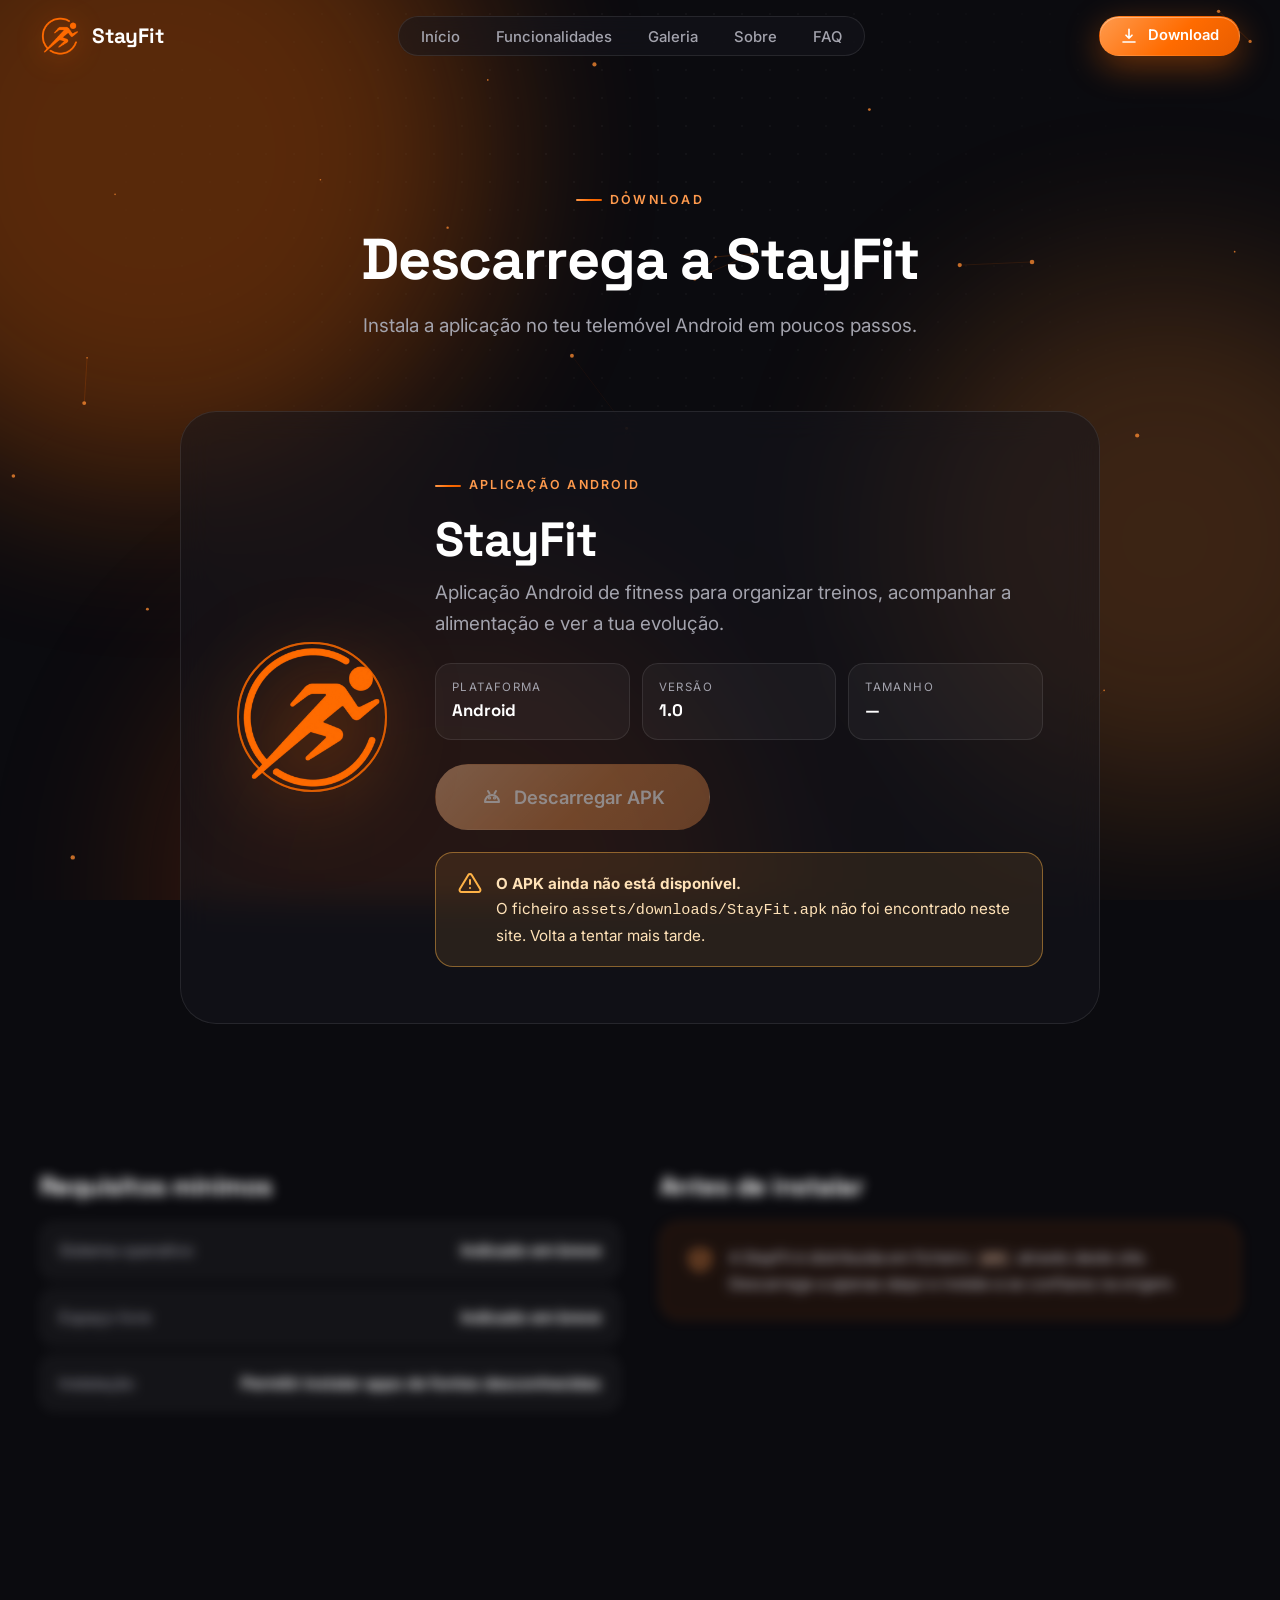
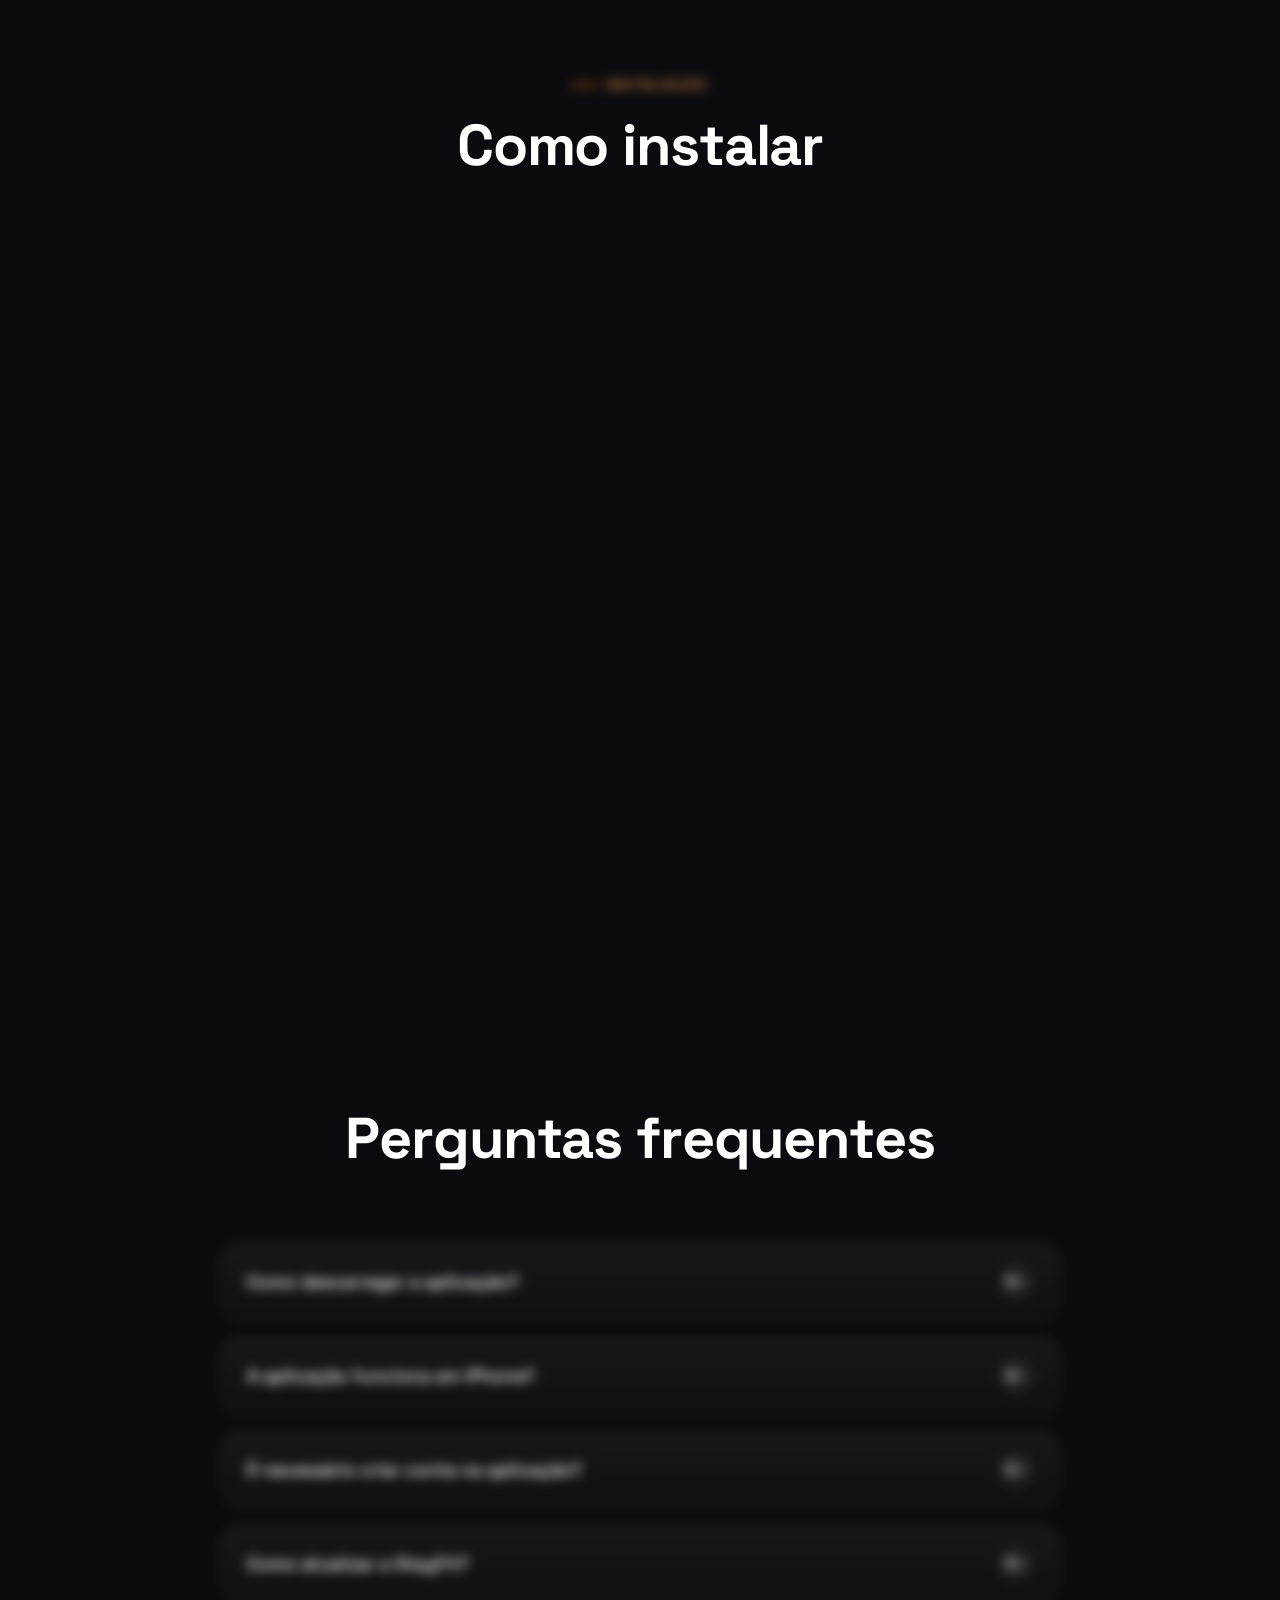
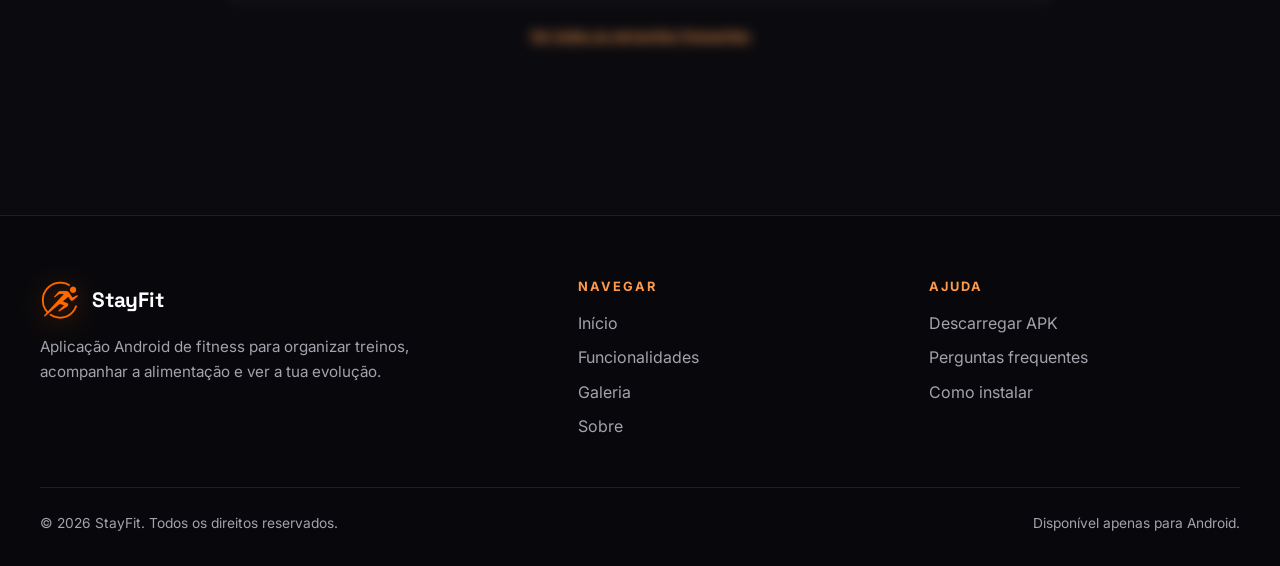
==== commit 9872ed9b: "Add files via upload" ====
--- a/download.html
+++ b/download.html
@@ -12,7 +12,8 @@
 <meta property="og:description" content="Descarrega a StayFit para Android em ficheiro APK. Requisitos, versão e instruções de instalação passo a passo.">
 <meta property="og:locale" content="pt_PT">
 <meta name="twitter:card" content="summary">
-<link rel="icon" href="assets/icons/favicon.svg" type="image/svg+xml">
+<link rel="icon" href="assets/icons/favicon.png" type="image/png">
+<link rel="apple-touch-icon" href="assets/icons/apple-touch-icon.png">
 <link rel="preconnect" href="https://fonts.googleapis.com">
 <link rel="preconnect" href="https://fonts.gstatic.com" crossorigin>
 <script>document.documentElement.classList.add("js")</script>
@@ -27,12 +28,7 @@
 <div class="bg-fx" aria-hidden="true"><div class="blob b1"></div><div class="blob b2"></div><div class="blob b3"></div><div class="grid"></div><canvas id="particles"></canvas></div>
 <header class="site-header">
   <div class="container nav">
-    <a class="brand" href="index.html" aria-label="StayFit — página inicial"><svg viewBox="0 0 64 64" xmlns="http://www.w3.org/2000/svg" role="img" aria-label="Logótipo StayFit">
-<defs><linearGradient id="lgh" x1="0" y1="0" x2="1" y2="1"><stop offset="0" stop-color="#FFA35C"/><stop offset="1" stop-color="#E85D00"/></linearGradient></defs>
-<rect width="64" height="64" rx="18" fill="url(#lgh)"/>
-<rect x="1" y="1" width="62" height="62" rx="17" fill="none" stroke="#fff" stroke-opacity=".28"/>
-<g fill="none" stroke="#fff" stroke-width="4" stroke-linecap="round" stroke-linejoin="round">
-<path d="M19 32h26"/><path d="M15 23v18"/><path d="M23 26v12"/><path d="M49 23v18"/><path d="M41 26v12"/></g></svg><span>StayFit</span></a>
+    <a class="brand" href="index.html" aria-label="StayFit — página inicial"><img src="assets/images/logo-mark.png" alt="Logótipo StayFit" width="256" height="256" decoding="async"><span>StayFit</span></a>
     <nav aria-label="Principal">
       <ul class="nav-links" id="nav-menu">
         <li><a href="index.html">Início</a></li>
@@ -58,12 +54,7 @@
 
 <section class="section" style="padding-top:10px"><div class="container">
   <div class="dl-card glass spot reveal zoom">
-    <div class="dl-logo logo-pulse"><svg viewBox="0 0 64 64" xmlns="http://www.w3.org/2000/svg" role="img" aria-label="Logótipo StayFit">
-<defs><linearGradient id="lgdl" x1="0" y1="0" x2="1" y2="1"><stop offset="0" stop-color="#FFA35C"/><stop offset="1" stop-color="#E85D00"/></linearGradient></defs>
-<rect width="64" height="64" rx="18" fill="url(#lgdl)"/>
-<rect x="1" y="1" width="62" height="62" rx="17" fill="none" stroke="#fff" stroke-opacity=".28"/>
-<g fill="none" stroke="#fff" stroke-width="4" stroke-linecap="round" stroke-linejoin="round">
-<path d="M19 32h26"/><path d="M15 23v18"/><path d="M23 26v12"/><path d="M49 23v18"/><path d="M41 26v12"/></g></svg></div>
+    <div class="dl-logo logo-pulse"><img src="assets/images/logo-mark.png" alt="Logótipo StayFit" width="256" height="256" decoding="async"></div>
     <div>
       <span class="eyebrow">Aplicação Android</span>
       <h2>StayFit</h2>
@@ -120,12 +111,7 @@
   <div class="container">
     <div class="footer-grid">
       <div>
-        <a class="brand" href="index.html"><svg viewBox="0 0 64 64" xmlns="http://www.w3.org/2000/svg" role="img" aria-label="Logótipo StayFit">
-<defs><linearGradient id="lgf" x1="0" y1="0" x2="1" y2="1"><stop offset="0" stop-color="#FFA35C"/><stop offset="1" stop-color="#E85D00"/></linearGradient></defs>
-<rect width="64" height="64" rx="18" fill="url(#lgf)"/>
-<rect x="1" y="1" width="62" height="62" rx="17" fill="none" stroke="#fff" stroke-opacity=".28"/>
-<g fill="none" stroke="#fff" stroke-width="4" stroke-linecap="round" stroke-linejoin="round">
-<path d="M19 32h26"/><path d="M15 23v18"/><path d="M23 26v12"/><path d="M49 23v18"/><path d="M41 26v12"/></g></svg><span>StayFit</span></a>
+        <a class="brand" href="index.html"><img src="assets/images/logo-mark.png" alt="Logótipo StayFit" width="256" height="256" decoding="async"><span>StayFit</span></a>
         <p>Aplicação Android de fitness para organizar treinos, acompanhar a alimentação e ver a tua evolução.</p>
       </div>
       <div><h4>Navegar</h4><ul>
--- a/css/style.css
+++ b/css/style.css
@@ -120,7 +120,7 @@
 }
 .nav { height: 100%; display: flex; align-items: center; justify-content: space-between; gap: 20px; }
 .brand { display: flex; align-items: center; gap: 12px; font-family: var(--display); font-weight: 700; font-size: 1.3rem; letter-spacing: -.01em; }
-.brand svg { width: 38px; height: 38px; filter: drop-shadow(0 4px 14px rgba(255,107,0,.5)); }
+.brand img { width: 40px; height: 40px; object-fit: contain; filter: drop-shadow(0 4px 14px rgba(255,107,0,.45)); }
 .nav-links { display: flex; align-items: center; gap: 4px; padding: 6px; border-radius: 999px; background: var(--glass); border: 1px solid var(--line); -webkit-backdrop-filter: blur(12px); backdrop-filter: blur(12px); }
 .nav-links a {
   position: relative; padding: 8px 16px; border-radius: 999px; font-size: .93rem; font-weight: 500;
--- a/css/animations.css
+++ b/css/animations.css
@@ -100,11 +100,12 @@
 .phone-float { animation: floaty 6s ease-in-out infinite; }
 .logo-pulse { position: relative; display: inline-grid; place-items: center; }
 .logo-pulse::before, .logo-pulse::after {
-  content: ""; position: absolute; inset: 0; border-radius: 28%; border: 2px solid rgba(255,107,0,.6);
+  content: ""; position: absolute; inset: 0; border-radius: 50%; border: 2px solid rgba(255,107,0,.6);
   animation: pulseRing 2.8s ease-out infinite;
 }
 .logo-pulse::after { animation-delay: 1.4s; }
-.logo-draw path, .logo-draw rect.d { stroke-dasharray: 120; animation: drawLogo 1.6s .3s var(--ease) both; }
+.hero-logo img { animation: logoIn 1.2s var(--ease) both; }
+@keyframes logoIn { from { opacity: 0; transform: scale(.6) rotate(-12deg); } to { opacity: 1; transform: none; } }
 
 /* ---------- Marquee ---------- */
 .marquee { overflow: hidden; border-block: 1px solid var(--line); background: rgba(255,255,255,.02); padding: 18px 0; -webkit-mask-image: linear-gradient(90deg, transparent, #000 12%, #000 88%, transparent); mask-image: linear-gradient(90deg, transparent, #000 12%, #000 88%, transparent); }
--- a/css/components.css
+++ b/css/components.css
@@ -62,8 +62,8 @@
 /* ---------- Hero ---------- */
 .hero { position: relative; min-height: 100svh; display: flex; align-items: center; padding: calc(var(--nav-h) + 24px) 0 56px; }
 .hero-grid { display: grid; grid-template-columns: 1.08fr .92fr; gap: 40px; align-items: center; }
-.hero-logo { width: 84px; height: 84px; margin-bottom: 22px; }
-.hero-logo svg { width: 100%; height: 100%; filter: drop-shadow(0 10px 30px rgba(255,107,0,.55)); }
+.hero-logo { width: 96px; height: 96px; margin-bottom: 22px; }
+.hero-logo img { width: 100%; height: 100%; object-fit: contain; filter: drop-shadow(0 10px 30px rgba(255,107,0,.55)); }
 .hero-title { font-size: clamp(3.6rem, 12.5vw, 9rem); font-weight: 700; letter-spacing: -.05em; line-height: .92; }
 .hero-sub { font-size: clamp(1.1rem, 2vw, 1.4rem); color: #d4d4dc; margin: 14px 0 32px; max-width: 34ch; }
 .hero-meta { display: flex; gap: 22px; margin-top: 30px; color: var(--muted); font-size: .88rem; flex-wrap: wrap; }
@@ -237,7 +237,7 @@
 /* ---------- Download ---------- */
 .dl-card { max-width: 920px; margin: 0 auto; padding: clamp(28px, 5vw, 56px); border-radius: 36px; display: grid; grid-template-columns: auto 1fr; gap: clamp(24px, 4vw, 48px); align-items: center; }
 .dl-logo { width: 150px; height: 150px; }
-.dl-logo svg { width: 100%; height: 100%; filter: drop-shadow(0 16px 40px rgba(255,107,0,.5)); }
+.dl-logo img { width: 100%; height: 100%; object-fit: contain; filter: drop-shadow(0 16px 40px rgba(255,107,0,.5)); }
 .dl-card h2 { font-size: clamp(2rem, 5vw, 3rem); }
 .dl-meta { display: grid; grid-template-columns: repeat(3, 1fr); gap: 12px; margin: 24px 0; }
 .dl-meta div { padding: 14px 16px; border-radius: 16px; background: rgba(255,255,255,.04); border: 1px solid var(--line); }
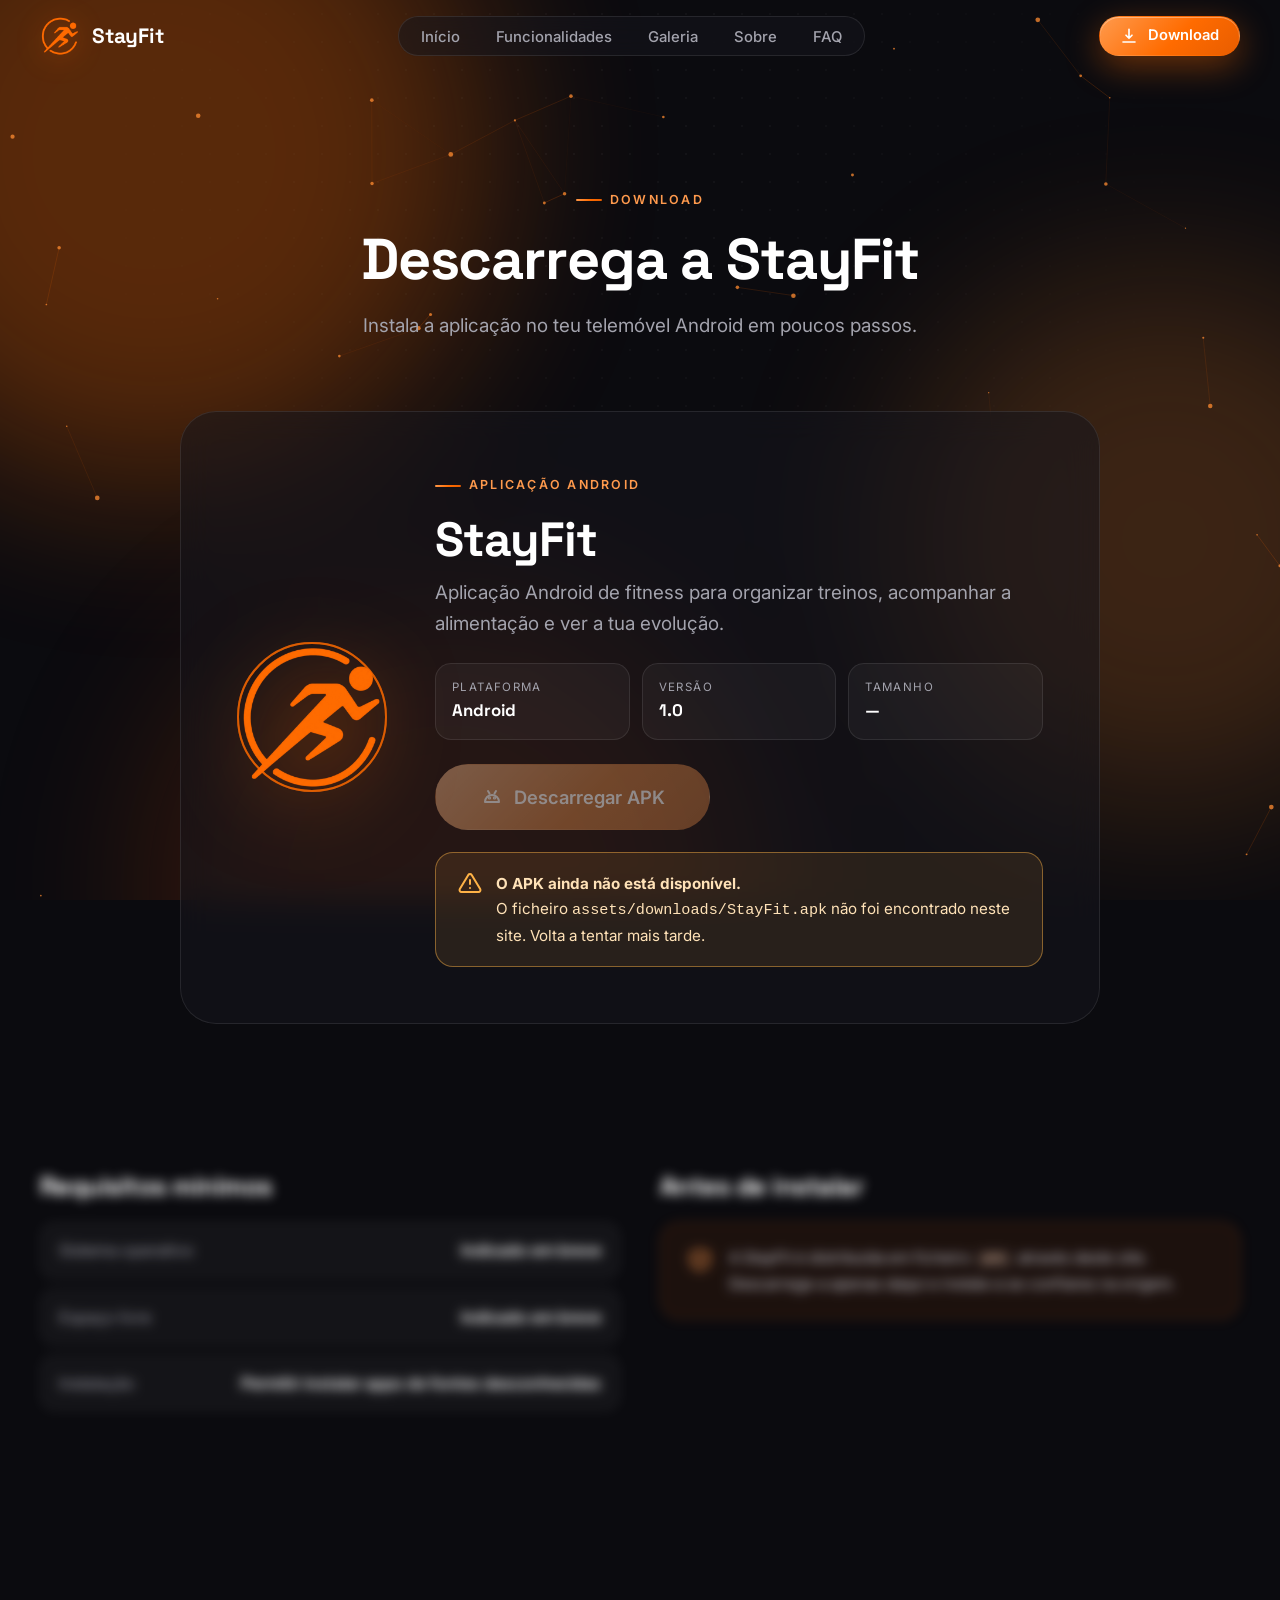
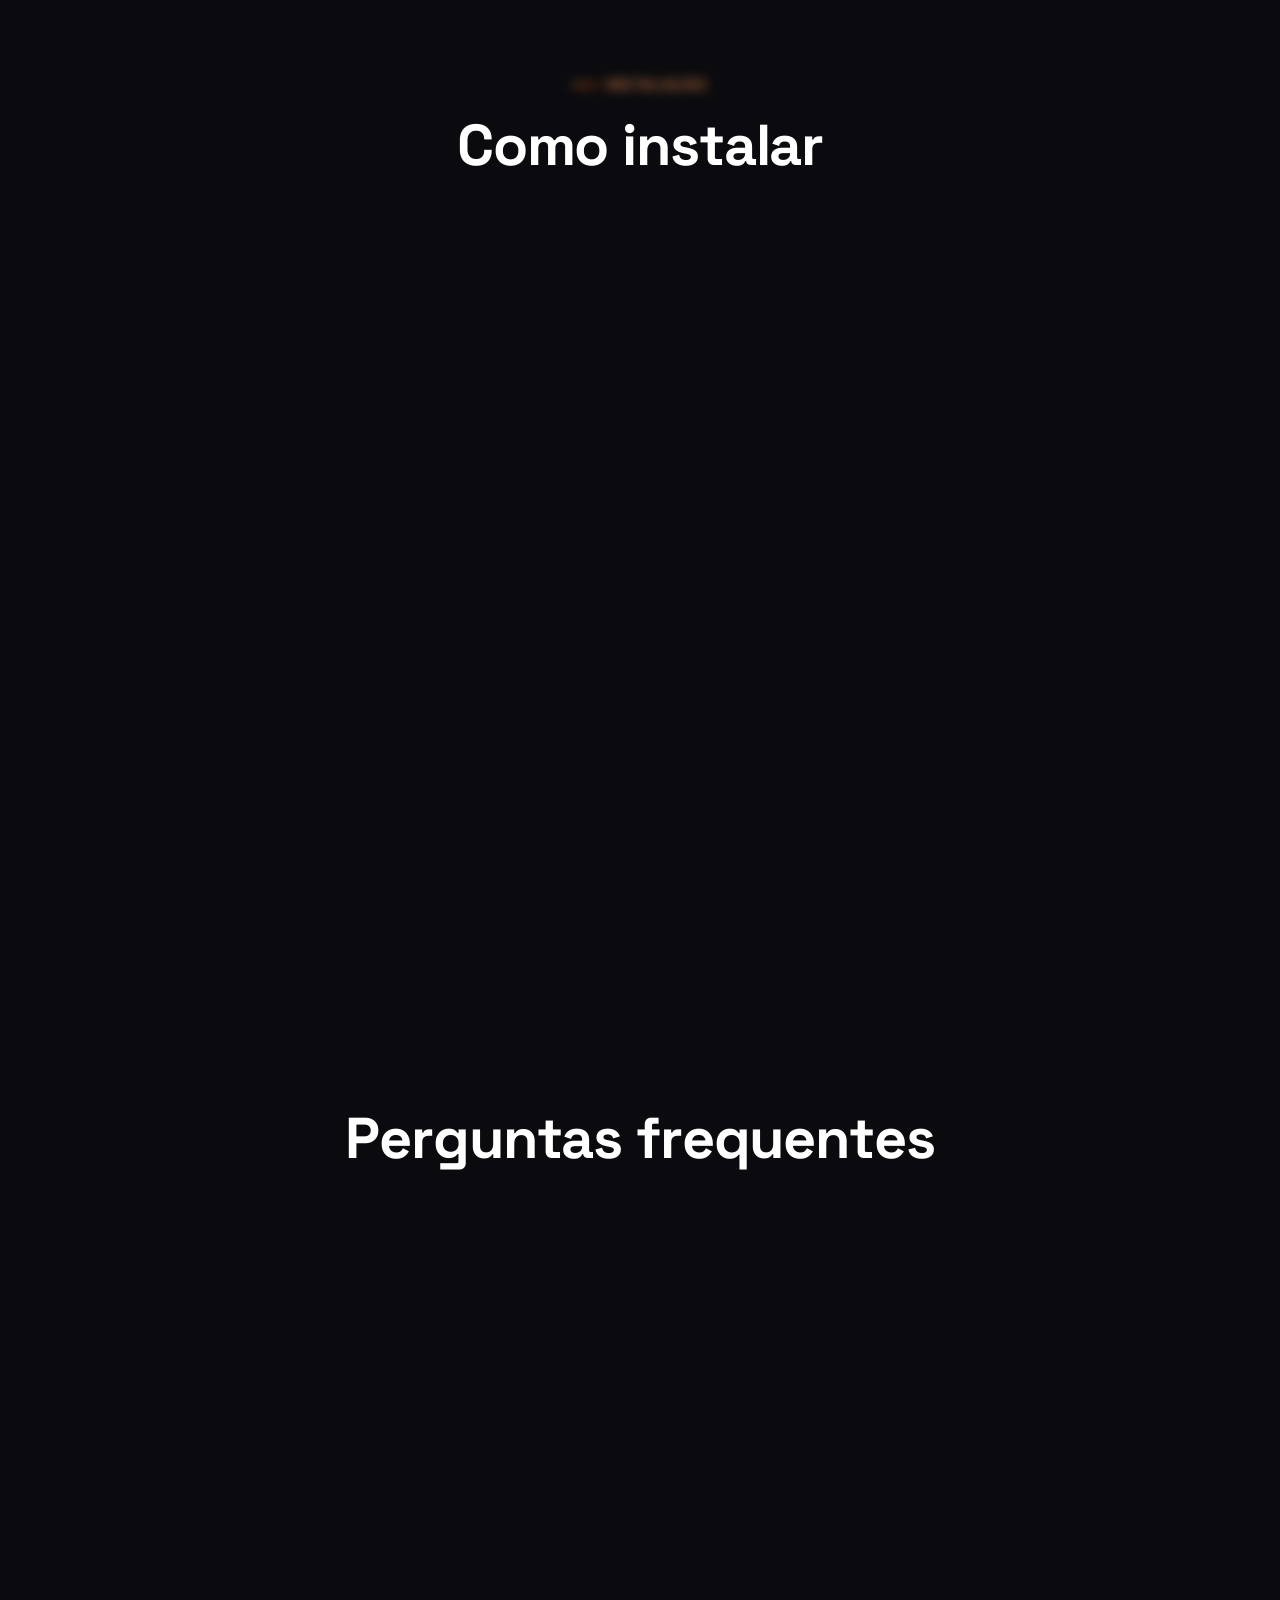
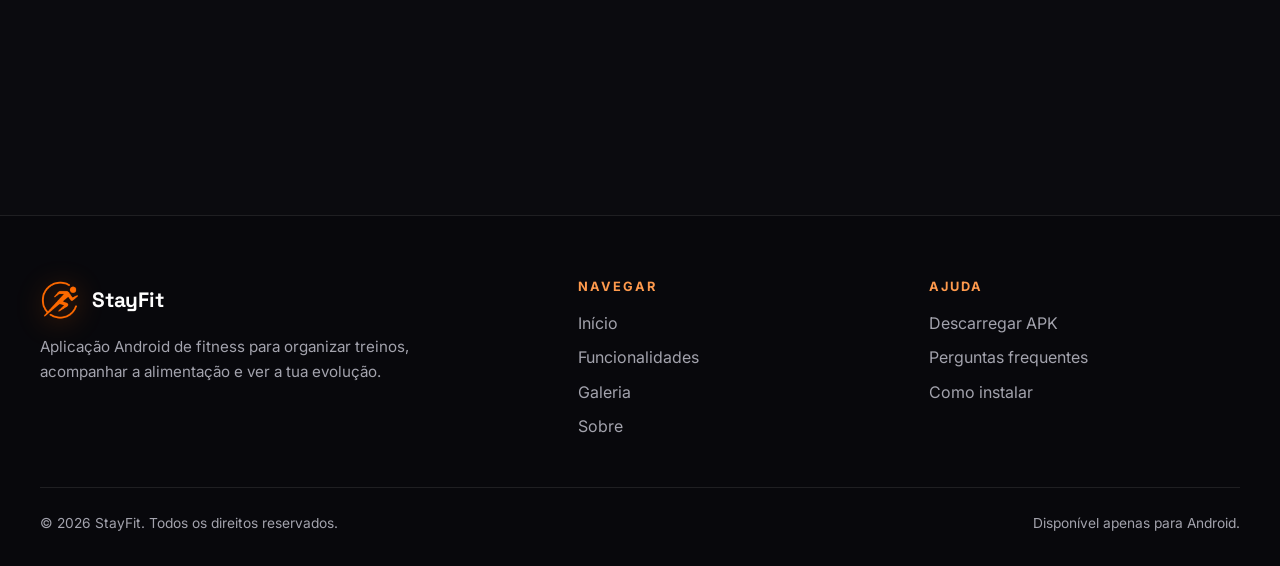
==== commit 3b0badac: "Add files via upload" ====
--- a/download.html
+++ b/download.html
@@ -28,7 +28,7 @@
 <div class="bg-fx" aria-hidden="true"><div class="blob b1"></div><div class="blob b2"></div><div class="blob b3"></div><div class="grid"></div><canvas id="particles"></canvas></div>
 <header class="site-header">
   <div class="container nav">
-    <a class="brand" href="index.html" aria-label="StayFit — página inicial"><img src="assets/images/logo-mark.png" alt="Logótipo StayFit" width="256" height="256" decoding="async"><span>StayFit</span></a>
+    <a class="brand" href="index.html" aria-label="StayFit — página inicial"><span style="display:inline-block;width:40px;height:40px;flex:none"><img src="assets/images/logo-mark.png" alt="Logótipo StayFit" width="256" height="256" decoding="async" style="width:100%;height:100%;object-fit:contain"></span><span>StayFit</span></a>
     <nav aria-label="Principal">
       <ul class="nav-links" id="nav-menu">
         <li><a href="index.html">Início</a></li>
@@ -54,7 +54,7 @@
 
 <section class="section" style="padding-top:10px"><div class="container">
   <div class="dl-card glass spot reveal zoom">
-    <div class="dl-logo logo-pulse"><img src="assets/images/logo-mark.png" alt="Logótipo StayFit" width="256" height="256" decoding="async"></div>
+    <div class="dl-logo logo-pulse" style="width:150px;height:150px"><img src="assets/images/logo-mark.png" alt="Logótipo StayFit" width="256" height="256" decoding="async" style="width:100%;height:100%;object-fit:contain"></div>
     <div>
       <span class="eyebrow">Aplicação Android</span>
       <h2>StayFit</h2>
@@ -111,7 +111,7 @@
   <div class="container">
     <div class="footer-grid">
       <div>
-        <a class="brand" href="index.html"><img src="assets/images/logo-mark.png" alt="Logótipo StayFit" width="256" height="256" decoding="async"><span>StayFit</span></a>
+        <a class="brand" href="index.html"><span style="display:inline-block;width:40px;height:40px;flex:none"><img src="assets/images/logo-mark.png" alt="Logótipo StayFit" width="256" height="256" decoding="async" style="width:100%;height:100%;object-fit:contain"></span><span>StayFit</span></a>
         <p>Aplicação Android de fitness para organizar treinos, acompanhar a alimentação e ver a tua evolução.</p>
       </div>
       <div><h4>Navegar</h4><ul>
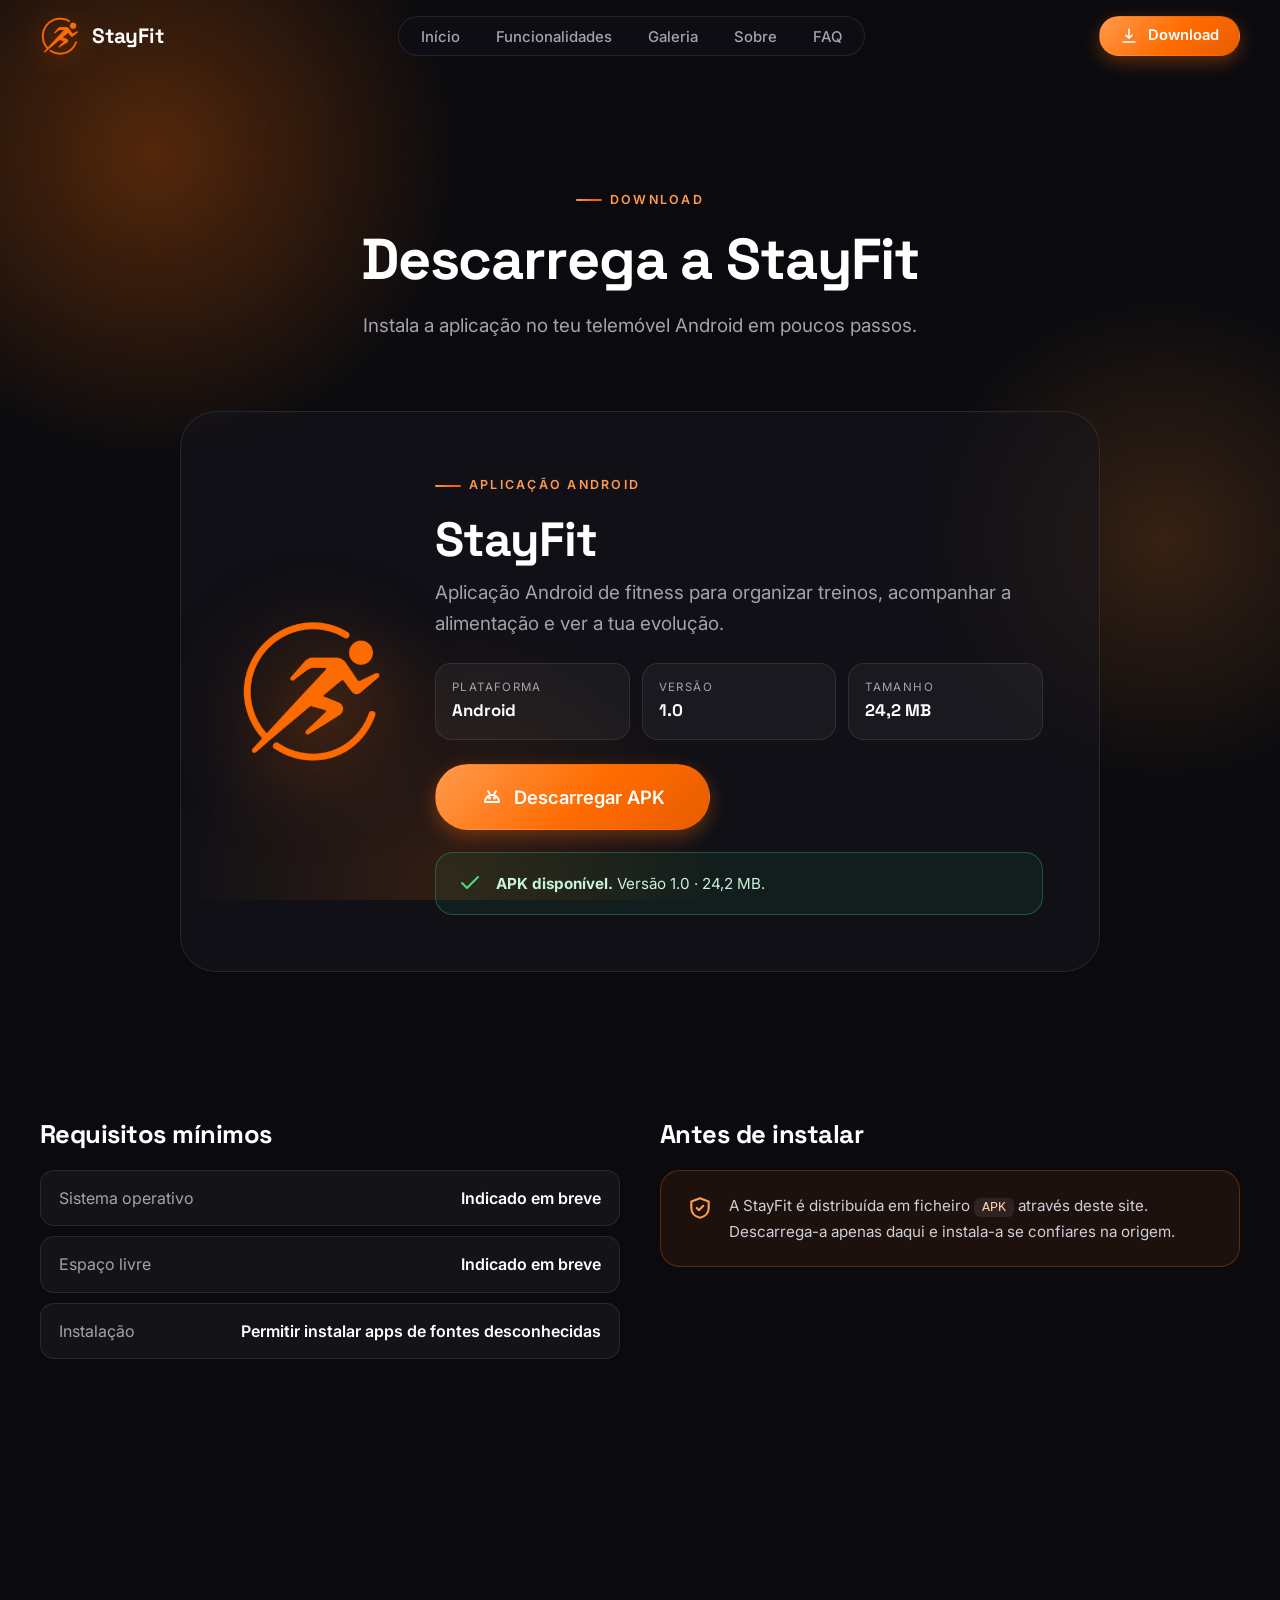
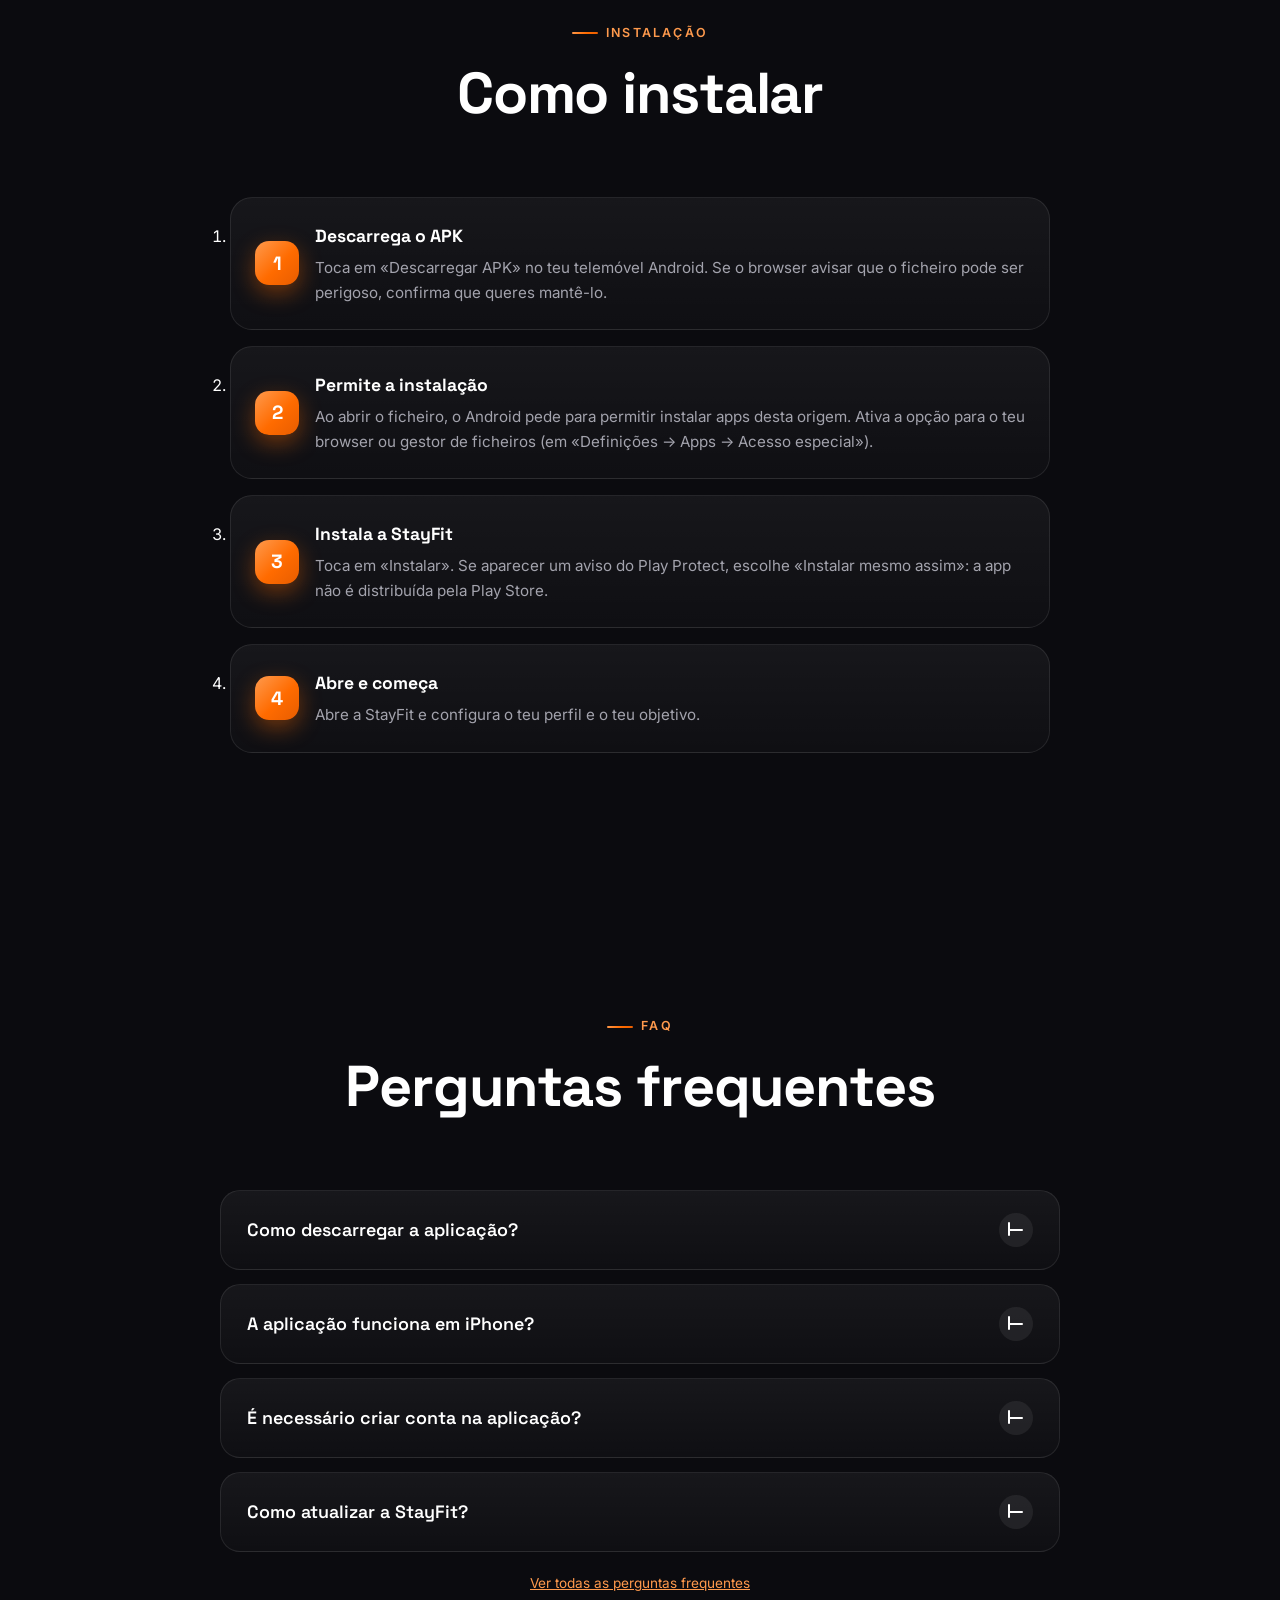
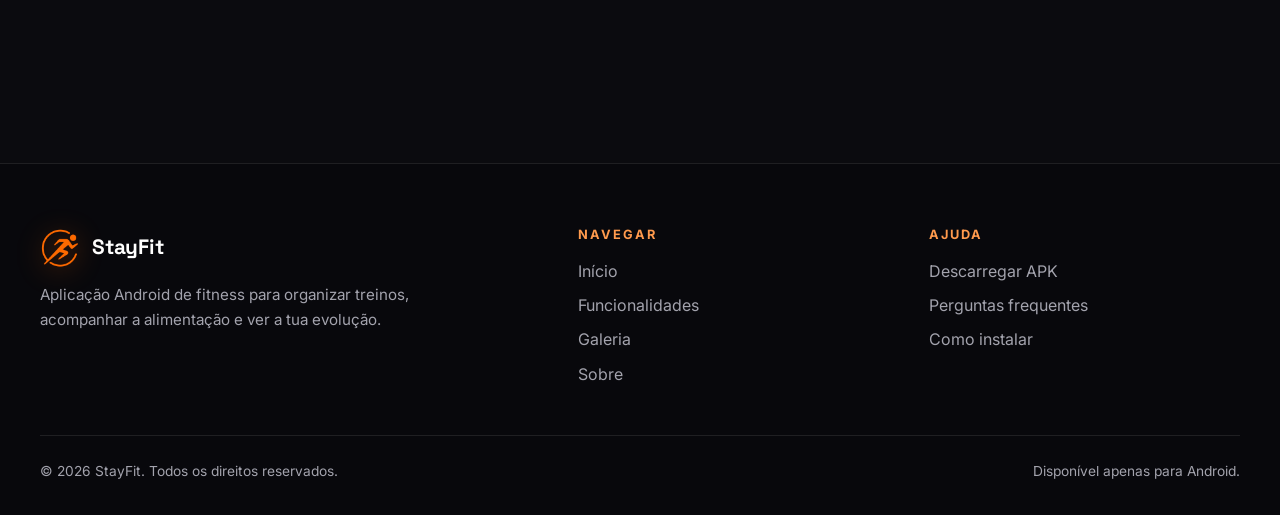
==== commit 4b3996bd: "Add files via upload" ====
--- a/download.html
+++ b/download.html
@@ -16,7 +16,9 @@
 <link rel="apple-touch-icon" href="assets/icons/apple-touch-icon.png">
 <link rel="preconnect" href="https://fonts.googleapis.com">
 <link rel="preconnect" href="https://fonts.gstatic.com" crossorigin>
-<script>document.documentElement.classList.add("js")</script>
+<script>(function(d){var c=d.documentElement.classList;c.add("js");try{var m=window.matchMedia;if(m("(pointer:coarse)").matches||m("(max-width:960px)").matches||(navigator.hardwareConcurrency||8)<=4||(navigator.deviceMemory||8)<=4)c.add("lite")}catch(e){}setTimeout(function(){if(d.body)d.body.classList.add("ready")},1200)})(document)</script>
+<link rel="stylesheet" href="https://fonts.googleapis.com/css2?family=Inter:wght@400;500;600;700&family=Space+Grotesk:wght@500;600;700&display=swap" media="print" onload="this.media='all'">
+<noscript><link rel="stylesheet" href="https://fonts.googleapis.com/css2?family=Inter:wght@400;500;600;700&family=Space+Grotesk:wght@500;600;700&display=swap"></noscript>
 <link rel="stylesheet" href="css/style.css">
 <link rel="stylesheet" href="css/animations.css">
 <link rel="stylesheet" href="css/components.css">
--- a/css/style.css
+++ b/css/style.css
@@ -1,7 +1,6 @@
 /* ==========================================================================
    StayFit — estilos base: variáveis, reset, tipografia, layout, menu, rodapé
    ========================================================================== */
-@import url("https://fonts.googleapis.com/css2?family=Inter:wght@400;500;600;700&family=Space+Grotesk:wght@500;600;700&display=swap");
 
 :root {
   --bg: #0B0B0F;
@@ -27,6 +26,7 @@
 *, *::before, *::after { box-sizing: border-box; margin: 0; padding: 0; }
 
 html {
+  -webkit-tap-highlight-color: transparent;
   scroll-behavior: smooth;
   scroll-padding-top: 88px;
   -webkit-text-size-adjust: 100%;
@@ -47,6 +47,7 @@
 
 img, svg, canvas { display: block; max-width: 100%; }
 a { color: inherit; text-decoration: none; }
+a, button { touch-action: manipulation; }
 button { font: inherit; color: inherit; background: none; border: 0; cursor: pointer; }
 ul { list-style: none; }
 h1, h2, h3, h4 { font-family: var(--display); line-height: 1.1; letter-spacing: -.02em; }
@@ -113,11 +114,13 @@
   content: ""; position: absolute; left: 0; bottom: 0; height: 2px; width: var(--progress, 0%);
   background: var(--grad); box-shadow: 0 0 12px var(--orange);
 }
-.site-header.scrolled {
+.site-header::before {
+  content: ""; position: absolute; inset: 0; z-index: -1; opacity: 0; transition: opacity .3s;
   background: var(--glass-strong);
   -webkit-backdrop-filter: blur(18px) saturate(160%); backdrop-filter: blur(18px) saturate(160%);
   box-shadow: 0 1px 0 var(--line), 0 10px 40px rgba(0,0,0,.35);
 }
+.site-header.scrolled::before { opacity: 1; }
 .nav { height: 100%; display: flex; align-items: center; justify-content: space-between; gap: 20px; }
 .brand { display: flex; align-items: center; gap: 12px; font-family: var(--display); font-weight: 700; font-size: 1.3rem; letter-spacing: -.01em; }
 .brand img { width: 40px; height: 40px; object-fit: contain; filter: drop-shadow(0 4px 14px rgba(255,107,0,.45)); }
--- a/css/responsive.css
+++ b/css/responsive.css
@@ -91,3 +91,47 @@
   .spot::before { opacity: .55; }
   [data-tilt] { transform: none !important; }
 }
+
+/* ==========================================================================
+   MODO LEVE (telemóveis / dispositivos fracos) — a classe "lite" é posta no <html>
+   Remove os efeitos mais pesados (blur, partículas, vidro, filtros) e mantém o design.
+   ========================================================================== */
+.lite body { opacity: 1 !important; transition: none !important; }
+.lite .bg-fx .blob { filter: none; animation: none; opacity: 1; will-change: auto; background: radial-gradient(circle, rgba(255,107,0,.30), transparent 66%); }
+.lite .bg-fx .b2 { background: radial-gradient(circle, rgba(255,138,42,.18), transparent 66%); }
+.lite #particles { display: none; }
+.lite .card, .lite .glass, .lite .float-chip, .lite .btn-ghost, .lite .nav-links, .lite .nav-toggle, .lite .site-header::before {
+  -webkit-backdrop-filter: none; backdrop-filter: none;
+}
+.lite .site-header::before { background: rgba(11,11,15,.94); }
+.lite .nav-links { background: rgba(14,14,20,.98); }
+.lite .float-chip { background: rgba(14,14,20,.92); box-shadow: 0 8px 20px rgba(0,0,0,.4); }
+.lite .card { box-shadow: none; }
+.lite.js .reveal { filter: none; transform: translate3d(0, 22px, 0); transition: opacity .5s ease-out, transform .5s ease-out; transition-delay: 0ms; }
+.lite.js .reveal.from-left, .lite.js .reveal.from-right, .lite.js .reveal.zoom { transform: translate3d(0, 22px, 0); }
+.lite.js .reveal.in { opacity: 1; transform: none; filter: none; }
+.lite.js [data-blur] .bw { filter: none; transform: none; transition: opacity .5s ease-out; transition-delay: calc(var(--i) * 40ms); }
+.lite.js [data-split] .ch { transform: none; transition: opacity .5s ease-out; transition-delay: calc(var(--i) * 25ms); }
+.lite .hero-title .ch { animation: none; background: none; -webkit-text-fill-color: #fff; color: #fff; }
+.lite .hero-title .ch:nth-child(n+5) { -webkit-text-fill-color: var(--orange-2); color: var(--orange-2); }
+.lite .shiny, .lite .shiny-orange, .lite .text-grad { animation: none; }
+.lite .shiny-orange { background: none; -webkit-text-fill-color: var(--orange-2); color: var(--orange-2); }
+.lite .gooey { filter: none; }
+.lite .phone-float, .lite .scroll-cue::after { animation: none; }
+.lite .logo-pulse::before, .lite .logo-pulse::after { animation: none; opacity: 0; }
+.lite .hero-logo img { animation: none; }
+.lite .hero-stage::before, .lite .feature-visual::before { filter: none; opacity: .7; }
+.lite .spot::before, .lite .spot::after { display: none; }
+.lite .phone-frame { box-shadow: 0 0 0 1.5px #4a4a56, 0 18px 36px rgba(0,0,0,.55); }
+.lite .car-slide { filter: none; transition: transform .45s ease-out, opacity .45s ease-out; }
+.lite .car-slide[data-hidden="true"] { display: none; }
+.lite .btn-primary { box-shadow: 0 6px 18px rgba(255,107,0,.35); }
+.lite .btn-primary::before { display: none; }
+.lite .marquee { -webkit-mask-image: none; mask-image: none; }
+.lite .marquee-track { animation-duration: 40s; }
+@media (max-width: 960px) {
+  .nav-links a { min-height: 48px; display: flex; align-items: center; }
+  .nav-links .mobile-only a { justify-content: center; }
+  .btn { min-height: 48px; }
+  .faq-q { min-height: 56px; }
+}
